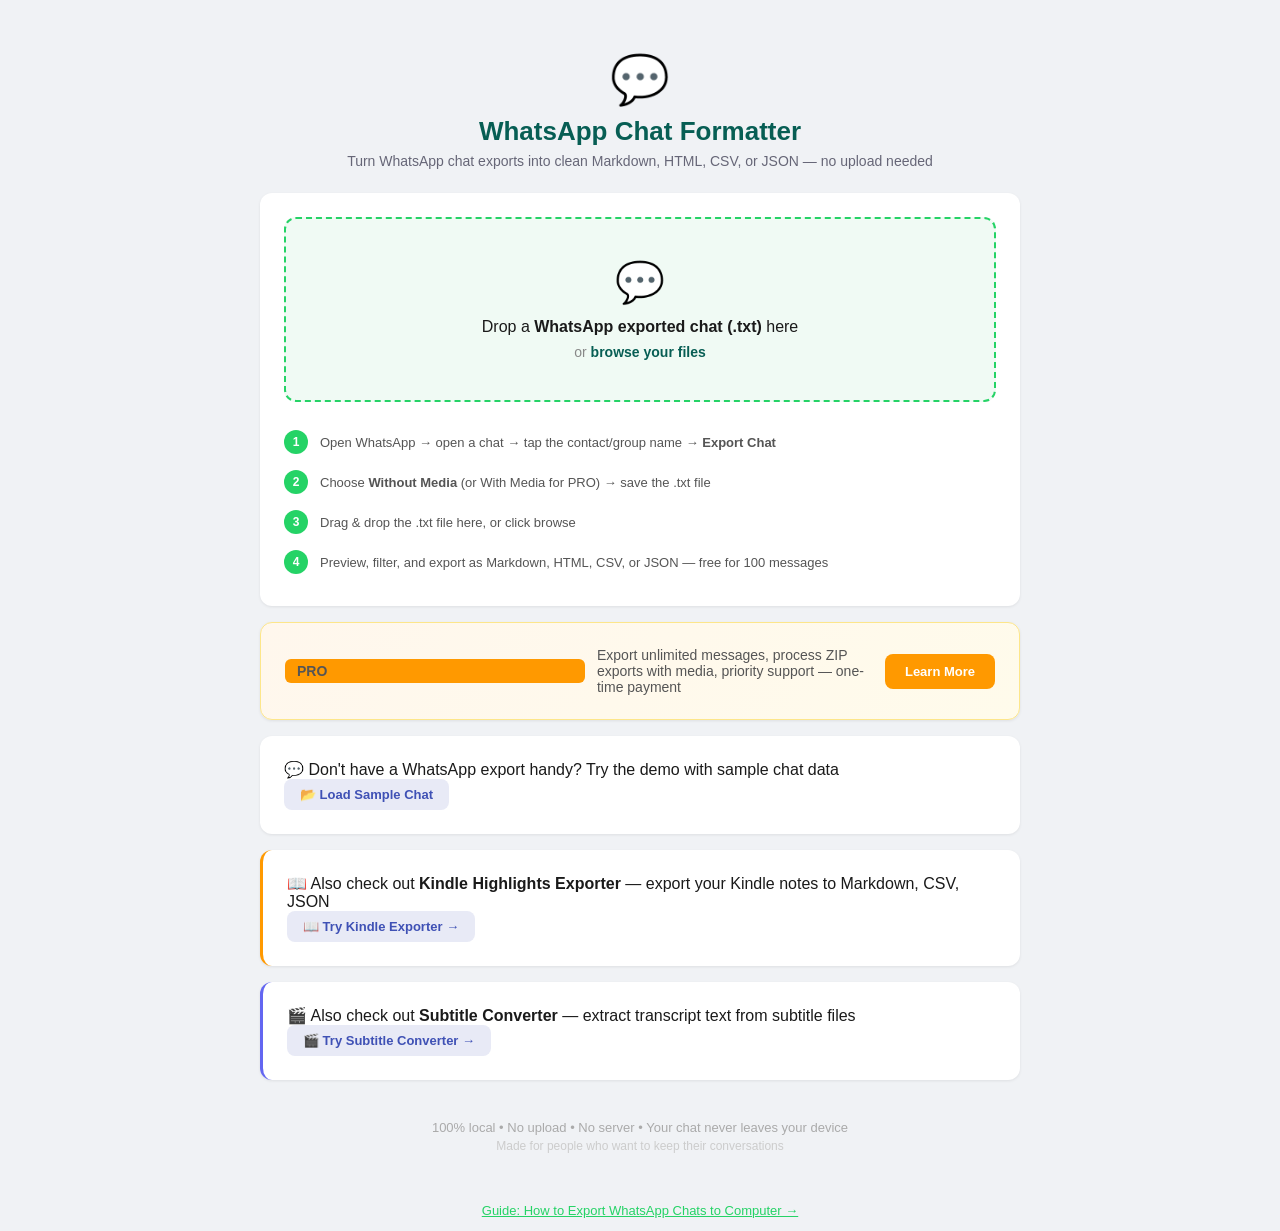
==== index.html @ b280e794 "Add PW/QR cross-promotion" ====
<!DOCTYPE html>
<html lang="en">
<head>
<meta charset="UTF-8">
<meta name="viewport" content="width=device-width, initial-scale=1.0">
<title>WhatsApp Chat Formatter - Export Chats to Markdown, HTML, CSV, JSON</title>
<meta name="description" content="Format and export WhatsApp chat exports to clean Markdown, HTML, CSV, or JSON. 100% browser-based, no upload, no signup. Free for one chat export.">
<meta name="keywords" content="WhatsApp chat export, WhatsApp to Markdown, WhatsApp to HTML, WhatsApp chat formatter, export WhatsApp chat, WhatsApp to CSV, WhatsApp to JSON, chat backup">
<meta property="og:title" content="WhatsApp Chat Formatter - Export Chats to Markdown, HTML, CSV, JSON">
<meta property="og:description" content="Format WhatsApp chat exports into clean Markdown, HTML, CSV, or JSON. 100% local browser tool.">
<meta property="og:image" content="https://xueboyang1985.github.io/whatsapp-chat-formatter/og-image.png">
<meta property="og:type" content="website">
<meta property="og:url" content="https://xueboyang1985.github.io/whatsapp-chat-formatter/">
<meta name="twitter:card" content="summary_large_image">
<meta name="twitter:title" content="WhatsApp Chat Formatter - Export Chats">
<meta name="twitter:description" content="Format WhatsApp chat exports into Markdown, HTML, CSV, JSON. 100% local.">
<link rel="canonical" href="https://xueboyang1985.github.io/whatsapp-chat-formatter/">
<link rel="icon" href="data:image/svg+xml,<svg xmlns='http://www.w3.org/2000/svg' viewBox='0 0 100 100'><text y='.9em' font-size='90'>💬</text></svg>">
<link rel="stylesheet" href="style.css">
</head>
<body>
<div class="container">
  <div class="header">
    <div class="logo">💬</div>
    <h1>WhatsApp Chat Formatter</h1>
    <p class="subtitle">Turn WhatsApp chat exports into clean Markdown, HTML, CSV, or JSON — no upload needed</p>
  </div>

  <!-- Upload -->
  <div class="card upload-card" id="upload-card">
    <div class="upload-zone" id="drop-zone">
      <div class="upload-icon">💬</div>
      <p class="upload-text">Drop a <strong>WhatsApp exported chat (.txt)</strong> here</p>
      <p class="upload-hint">or <a href="#" id="click-upload">browse your files</a></p>
      <input type="file" id="file-input" accept=".txt" hidden>
    </div>
    <div class="steps">
      <div class="step"><span class="step-num">1</span><span>Open WhatsApp → open a chat → tap the contact/group name → <strong>Export Chat</strong></span></div>
      <div class="step"><span class="step-num">2</span><span>Choose <strong>Without Media</strong> (or With Media for PRO) → save the .txt file</span></div>
      <div class="step"><span class="step-num">3</span><span>Drag & drop the .txt file here, or click browse</span></div>
      <div class="step"><span class="step-num">4</span><span>Preview, filter, and export as Markdown, HTML, CSV, or JSON — free for 100 messages</span></div>
    </div>
  </div>

  <!-- Results -->
  <div class="card results-card" id="results-card" style="display:none;">
    <div class="results-header">
      <h2 id="chat-name">WhatsApp Chat</h2>
      <p id="msg-count">0 messages</p>
      <div class="stats-grid" id="stats-grid"></div>
      <div class="filter-bar" id="filter-bar">
        <label>From:</label>
        <input type="date" id="filter-start">
        <label>To:</label>
        <input type="date" id="filter-end">
        <label>Sender:</label>
        <select id="filter-sender"><option value="">All</option></select>
        <button class="btn btn-export" id="btn-apply-filters">Apply</button>
      </div>
      <div class="sender-stats" id="sender-stats"></div>
      <div class="results-actions">
        <button class="btn btn-export" data-format="md">📝 Export as Markdown</button>
        <button class="btn btn-export" data-format="html">🌐 Export as HTML</button>
        <button class="btn btn-export" data-format="txt">📄 Export as TXT</button>
        <button class="btn btn-export" data-format="csv">📊 Export as CSV</button>
        <button class="btn btn-export" data-format="json">📦 Export as JSON</button>
      </div>
      <p class="free-hint" id="free-hint">Free exports include the first 100 messages. <a href="#" id="btn-show-pro">Upgrade to PRO</a> for unlimited messages + media ZIP support + priority support.</p>
      <p style="margin-top:8px;"><a href="#" id="btn-new-file" style="color:#999;font-size:13px;text-decoration:none;">← Upload a different file</a></p>
    </div>
    <div class="entry-list" id="entry-list"></div>
  </div>

  <!-- PRO -->
  <div class="card pro-card" id="pro-card">
    <div class="pro-header">
      <span class="pro-badge-large">PRO</span>
      <span>Export unlimited messages, process ZIP exports with media, priority support — one-time payment</span>
      <button class="btn btn-pro" id="btn-show-pro2">Learn More</button>
    </div>
  </div>

  <!-- Sample -->
  <div class="card example-card">
    <p class="example-text">💬 Don't have a WhatsApp export handy? Try the demo with sample chat data</p>
    <button class="btn btn-sample" id="load-sample">📂 Load Sample Chat</button>
  </div>

  <!-- Cross-promotion -->
  <div class="card example-card" style="border-left:3px solid #ff9900;">
    <p class="example-text">📖 Also check out <strong>Kindle Highlights Exporter</strong> — export your Kindle notes to Markdown, CSV, JSON</p>
    <a href="https://xueboyang1985.github.io/kindle-exporter/" target="_blank" class="btn btn-sample" style="text-decoration:none;display:inline-block;">📖 Try Kindle Exporter →</a>
  </div>
  <div class="card example-card" style="border-left:3px solid #6366f1;">
    <p class="example-text">🎬 Also check out <strong>Subtitle Converter</strong> — extract transcript text from subtitle files</p>
    <a href="https://xueboyang1985.github.io/subtitle-converter/" target="_blank" class="btn btn-sample" style="text-decoration:none;display:inline-block;">🎬 Try Subtitle Converter →</a>
  </div>

  <div class="footer">
    <p>100% local &bull; No upload &bull; No server &bull; Your chat never leaves your device</p>
    <p class="footer-small">Made for people who want to keep their conversations</p>
  </div>
</div>

<!-- PRO Modal -->
<div class="modal-overlay" id="pro-modal" style="display:none;">
  <div class="modal">
    <button class="modal-close" id="modal-close">✕</button>
    <h2>🔓 Upgrade to PRO</h2>
    <table class="compare-table">
      <tr><th>Feature</th><th>Free</th><th>PRO</th></tr>
      <tr><td>Messages per export</td><td>100 messages</td><td>Unlimited</td></tr>
      <tr><td>Export formats</td><td>Markdown, HTML, TXT, CSV, JSON</td><td>Markdown, HTML, TXT, CSV, JSON</td></tr>
      <tr><td>ZIP export with media</td><td>—</td><td>✅ Parse WhatsApp ZIP exports</td></tr>
      <tr><td>Date range & sender filters</td><td>✅</td><td>✅</td></tr>
      <tr><td>Statistics dashboard</td><td>✅</td><td>✅</td></tr>
      <tr><td>100% local (no upload)</td><td>✅</td><td>✅</td></tr>
      <tr><td>Priority support</td><td>—</td><td>✅</td></tr>
    </table>
    <p class="pro-price">$9.99 <span class="pro-price-sub">one-time payment · 3 devices</span></p>
    <p style="text-align:center;margin-bottom:12px;"><a href="javascript:void(0)" data-gumroad="https://xuebo8.gumroad.com/l/oaeyoa" class="btn btn-pro" style="text-decoration:none;display:inline-block;" id="btn-buy-pro">🛒 Buy a PRO Key</a></p>
    <div class="license-row">
      <input type="text" id="pro-key-input" placeholder="Enter PRO key (e.g. WHATSAPP-XXXX-XXXX-XXXX-XXXX)">
      <button class="btn btn-pro" id="btn-activate">Activate</button>
    </div>
    <p class="pro-hint">Each key works on up to 3 devices · <a href="guide.html">User Guide & FAQ</a>        <p class="example-text">🔐 Also check out <strong>Password Generator</strong> — create strong, secure passwords instantly</p>
        <a href="https://xueboyang1985.github.io/password-generator/" target="_blank" class="btn btn-sample" style="text-decoration:none;display:inline-block;padding:6px 14px;background:#6366f1;color:white;border-radius:6px;font-size:13px;font-weight:500;">Try Password Generator →</a>
        <p class="example-text">📱 Also check out <strong>QR Code Generator</strong> — generate QR codes for URLs, text, WiFi and more</p>
        <a href="https://xueboyang1985.github.io/qr-code-generator/" target="_blank" class="btn btn-sample" style="text-decoration:none;display:inline-block;padding:6px 14px;background:#6366f1;color:white;border-radius:6px;font-size:13px;font-weight:500;">Try QR Code Generator →</a>
</p>
  </div>
</div>

<p style="text-align:center;margin-bottom:12px;"><a href="blog/export-whatsapp-chats.html" style="color:#25d366;font-size:13px;">Guide: How to Export WhatsApp Chats to Computer →</a></p>
<script src="parser.js"></script>
<script src="app.js"></script>
<script src="https://gumroad.com/js/gumroad.js"></script>
</body>
</html>
---- style.css ----
/* ─── WhatsApp Chat Formatter Styles ────────────────────────────── */

* { margin: 0; padding: 0; box-sizing: border-box; }
body { font-family: -apple-system, BlinkMacSystemFont, 'Segoe UI', Roboto, sans-serif; background: #f0f2f5; color: #1a1a1a; min-height: 100vh; }

.container { max-width: 800px; margin: 0 auto; padding: 20px; }

/* Header */
.header { text-align: center; padding: 32px 0 24px; }
.header .logo { font-size: 48px; margin-bottom: 8px; }
.header h1 { font-size: 26px; font-weight: 700; margin-bottom: 6px; color: #075e54; }
.header .subtitle { color: #667; font-size: 14px; }

/* Cards */
.card { background: #fff; border-radius: 12px; padding: 24px; margin-bottom: 16px; box-shadow: 0 1px 3px rgba(0,0,0,0.08); }

/* Upload */
.upload-zone { border: 2px dashed #25d366; border-radius: 12px; padding: 40px 20px; text-align: center; cursor: pointer; transition: all .2s; background: #f0faf4; }
.upload-zone:hover, .upload-zone.dragover { border-color: #075e54; background: #dcf8c6; }
.upload-icon { font-size: 40px; margin-bottom: 12px; }
.upload-text { font-size: 16px; margin-bottom: 8px; }
.upload-hint { font-size: 14px; color: #888; }
.upload-hint a { color: #075e54; text-decoration: none; font-weight: 600; }
.upload-hint a:hover { text-decoration: underline; }

/* Steps */
.steps { margin-top: 20px; }
.step { display: flex; align-items: center; gap: 12px; padding: 8px 0; font-size: 13px; color: #555; }
.step-num { display: inline-flex; width: 24px; height: 24px; background: #25d366; color: #fff; border-radius: 50%; align-items: center; justify-content: center; font-size: 12px; font-weight: 700; flex-shrink: 0; }
.step code { background: #f0f0f0; padding: 1px 5px; border-radius: 3px; font-size: 12px; }

/* Results */
.results-header { margin-bottom: 16px; }
.results-header h2 { font-size: 18px; margin-bottom: 4px; }
.results-header p { color: #888; font-size: 13px; margin-bottom: 8px; }
.results-actions { display: flex; flex-wrap: wrap; gap: 8px; margin: 12px 0; }
.btn { padding: 8px 16px; border: none; border-radius: 8px; font-size: 13px; font-weight: 600; cursor: pointer; transition: all .15s; }
.btn-export { background: #e8f5e9; color: #2e7d32; }
.btn-export:hover { background: #c8e6c9; }
.btn-export:disabled { opacity: .4; cursor: not-allowed; }
.btn-pro { background: #ff9900; color: #fff; padding: 10px 20px; }
.btn-pro:hover { background: #e68a00; }
.btn-sample { background: #e8eaf6; color: #3f51b5; }
.btn-sample:hover { background: #c5cae9; }
.free-hint { font-size: 12px; color: #999; margin-top: 8px; }
.free-hint a { color: #ff9900; text-decoration: none; font-weight: 600; cursor: pointer; }

/* Entry List */
.entry-list { }
.entry-item { border-bottom: 1px solid #f0f0f0; }
.entry-header { display: flex; justify-content: space-between; align-items: center; padding: 12px; cursor: pointer; transition: background .15s; font-size: 13px; }
.entry-header:hover { background: #fafafa; }
.entry-header .sender { font-weight: 600; color: #075e54; }
.entry-header .time { color: #999; font-size: 12px; }
.entry-header .sys-label { color: #888; font-style: italic; font-size: 12px; }
.open-indicator { color: #bbb; font-size: 10px; transition: transform .2s; }
.entry-body { display: none; padding: 0 12px 12px; }
.entry-item.open .entry-body { display: block; }
.entry-text { font-size: 14px; line-height: 1.6; color: #333; white-space: pre-wrap; word-break: break-word; }
.entry-media { color: #667; font-style: italic; font-size: 13px; }
.entry-system { color: #888; font-style: italic; }

/* Filters */
.filter-bar { display: flex; gap: 12px; flex-wrap: wrap; align-items: center; padding: 12px 0; margin-bottom: 12px; border-bottom: 1px solid #eee; }
.filter-bar label { font-size: 12px; color: #666; }
.filter-bar input, .filter-bar select { padding: 6px 10px; border: 1px solid #ddd; border-radius: 6px; font-size: 13px; }
.filter-bar input[type="date"] { width: 150px; }
.filter-bar input[type="text"] { width: 160px; }
.filter-stats { font-size: 12px; color: #888; padding: 4px 12px; background: #f9f9f9; border-radius: 6px; }

/* Stats */
.stats-grid { display: grid; grid-template-columns: repeat(auto-fit, minmax(120px, 1fr)); gap: 10px; margin-bottom: 16px; }
.stat-card { text-align: center; padding: 14px; background: #f9fafb; border-radius: 8px; }
.stat-card .stat-value { font-size: 22px; font-weight: 700; color: #075e54; }
.stat-card .stat-label { font-size: 11px; color: #888; margin-top: 2px; }
.sender-stats { display: flex; flex-wrap: wrap; gap: 8px; margin-bottom: 16px; }
.sender-stat { padding: 6px 12px; background: #e8f5e9; border-radius: 16px; font-size: 12px; color: #2e7d32; }

/* PRO Card */
.pro-card { background: linear-gradient(135deg, #fff7ed, #fffbeb); border: 1px solid #fde68a; }
.pro-header { display: flex; align-items: center; gap: 12px; flex-wrap: wrap; }
.pro-badge-large { background: #ff9900; color: #fff; padding: 4px 12px; border-radius: 6px; font-size: 13px; font-weight: 700; }
.pro-header span { font-size: 14px; color: #555; flex: 1; }

/* Modal */
.modal-overlay { position: fixed; inset: 0; background: rgba(0,0,0,.5); display: flex; align-items: center; justify-content: center; z-index: 1000; }
.modal { background: #fff; border-radius: 12px; padding: 32px; max-width: 500px; width: 90%; max-height: 90vh; overflow-y: auto; position: relative; }
.modal-close { position: absolute; top: 12px; right: 16px; background: none; border: none; font-size: 20px; cursor: pointer; color: #999; }
.modal h2 { font-size: 20px; margin-bottom: 16px; }
.compare-table { width: 100%; border-collapse: collapse; margin: 16px 0; font-size: 13px; }
.compare-table th { background: #f9fafb; padding: 10px 12px; text-align: left; border-bottom: 2px solid #e5e7eb; }
.compare-table td { padding: 10px 12px; border-bottom: 1px solid #f3f4f6; }
.pro-price { text-align: center; font-size: 24px; font-weight: 700; color: #ff9900; margin: 16px 0; }
.pro-price-sub { font-size: 13px; color: #888; font-weight: 400; }
.license-row { display: flex; gap: 8px; margin: 12px 0; }
.license-row input { flex: 1; padding: 10px 12px; border: 1px solid #ddd; border-radius: 8px; font-size: 13px; }
.pro-hint { text-align: center; font-size: 12px; color: #999; }
.pro-hint a { color: #6366f1; text-decoration: none; }

/* Footer */
.footer { text-align: center; padding: 24px 0; color: #aaa; font-size: 13px; }
.footer p { margin-bottom: 4px; }
.footer-small { font-size: 12px; color: #ccc; }

/* Error */
.error { text-align: center; padding: 40px 20px; color: #d32f2f; font-size: 14px; }

/* Responsive */
@media (max-width: 600px) {
  .container { padding: 12px; }
  .header h1 { font-size: 20px; }
  .results-actions { gap: 6px; }
  .btn { font-size: 12px; padding: 6px 12px; }
  .filter-bar { flex-direction: column; align-items: stretch; }
  .filter-bar input { width: 100% !important; }
  .stats-grid { grid-template-columns: repeat(2, 1fr); }
}
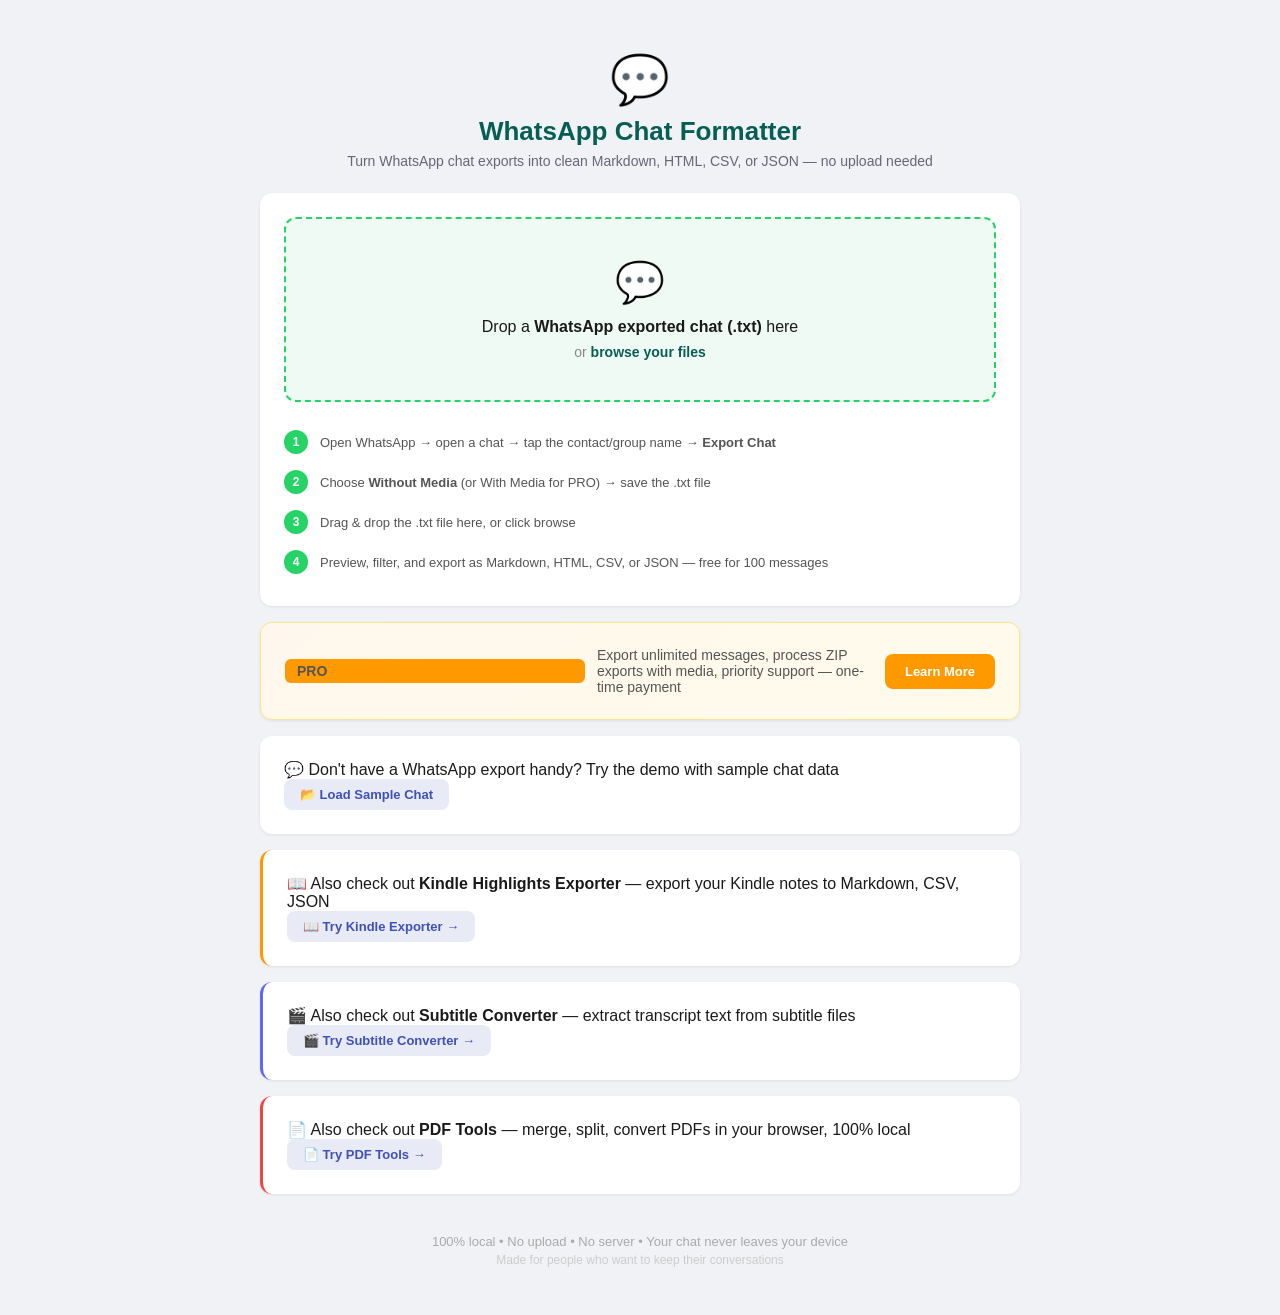
==== commit 6a3f3a44: "Add JSON-LD structured data for Google search visibility" ====
--- a/index.html
+++ b/index.html
@@ -4,6 +4,30 @@
 <meta charset="UTF-8">
 <meta name="viewport" content="width=device-width, initial-scale=1.0">
 <title>WhatsApp Chat Formatter - Export Chats to Markdown, HTML, CSV, JSON</title>
+<script type="application/ld+json">
+{
+  "@context": "https://schema.org",
+  "@type": "WebApplication",
+  "name": "WhatsApp Chat Formatter",
+  "url": "https://xueboyang1985.github.io/whatsapp-chat-formatter/",
+  "description": "Format WhatsApp chat exports to Markdown, HTML, CSV, and JSON. 100% browser-based, no upload.",
+  "applicationCategory": "Communication",
+  "operatingSystem": "All",
+  "browserRequirements": "Requires JavaScript",
+  "offers": {
+    "@type": "Offer",
+    "price": "9.99",
+    "priceCurrency": "USD"
+  },
+  "featureList": [
+    "WhatsApp chat parser",
+    "Markdown export",
+    "HTML export",
+    "CSV export"
+  ]
+}
+</script>
+
 <meta name="description" content="Format and export WhatsApp chat exports to clean Markdown, HTML, CSV, or JSON. 100% browser-based, no upload, no signup. Free for one chat export.">
 <meta name="keywords" content="WhatsApp chat export, WhatsApp to Markdown, WhatsApp to HTML, WhatsApp chat formatter, export WhatsApp chat, WhatsApp to CSV, WhatsApp to JSON, chat backup">
 <meta property="og:title" content="WhatsApp Chat Formatter - Export Chats to Markdown, HTML, CSV, JSON">
@@ -15,7 +39,6 @@
 <meta name="twitter:title" content="WhatsApp Chat Formatter - Export Chats">
 <meta name="twitter:description" content="Format WhatsApp chat exports into Markdown, HTML, CSV, JSON. 100% local.">
 <link rel="canonical" href="https://xueboyang1985.github.io/whatsapp-chat-formatter/">
-<link rel="icon" href="data:image/svg+xml,<svg xmlns='http://www.w3.org/2000/svg' viewBox='0 0 100 100'><text y='.9em' font-size='90'>💬</text></svg>">
 <link rel="stylesheet" href="style.css">
 </head>
 <body>
@@ -95,6 +118,10 @@
     <p class="example-text">🎬 Also check out <strong>Subtitle Converter</strong> — extract transcript text from subtitle files</p>
     <a href="https://xueboyang1985.github.io/subtitle-converter/" target="_blank" class="btn btn-sample" style="text-decoration:none;display:inline-block;">🎬 Try Subtitle Converter →</a>
   </div>
+  <div class="card example-card" style="border-left:3px solid #ef4444;">
+    <p class="example-text">📄 Also check out <strong>PDF Tools</strong> — merge, split, convert PDFs in your browser, 100% local</p>
+    <a href="https://xueboyang1985.github.io/pdf-tools/" target="_blank" class="btn btn-sample" style="text-decoration:none;display:inline-block;">📄 Try PDF Tools →</a>
+  </div>
 
   <div class="footer">
     <p>100% local &bull; No upload &bull; No server &bull; Your chat never leaves your device</p>
@@ -123,15 +150,10 @@
       <input type="text" id="pro-key-input" placeholder="Enter PRO key (e.g. WHATSAPP-XXXX-XXXX-XXXX-XXXX)">
       <button class="btn btn-pro" id="btn-activate">Activate</button>
     </div>
-    <p class="pro-hint">Each key works on up to 3 devices · <a href="guide.html">User Guide & FAQ</a>        <p class="example-text">🔐 Also check out <strong>Password Generator</strong> — create strong, secure passwords instantly</p>
-        <a href="https://xueboyang1985.github.io/password-generator/" target="_blank" class="btn btn-sample" style="text-decoration:none;display:inline-block;padding:6px 14px;background:#6366f1;color:white;border-radius:6px;font-size:13px;font-weight:500;">Try Password Generator →</a>
-        <p class="example-text">📱 Also check out <strong>QR Code Generator</strong> — generate QR codes for URLs, text, WiFi and more</p>
-        <a href="https://xueboyang1985.github.io/qr-code-generator/" target="_blank" class="btn btn-sample" style="text-decoration:none;display:inline-block;padding:6px 14px;background:#6366f1;color:white;border-radius:6px;font-size:13px;font-weight:500;">Try QR Code Generator →</a>
-</p>
+    <p class="pro-hint">Each key works on up to 3 devices · <a href="guide.html">User Guide & FAQ</a></p>
   </div>
 </div>
 
-<p style="text-align:center;margin-bottom:12px;"><a href="blog/export-whatsapp-chats.html" style="color:#25d366;font-size:13px;">Guide: How to Export WhatsApp Chats to Computer →</a></p>
 <script src="parser.js"></script>
 <script src="app.js"></script>
 <script src="https://gumroad.com/js/gumroad.js"></script>
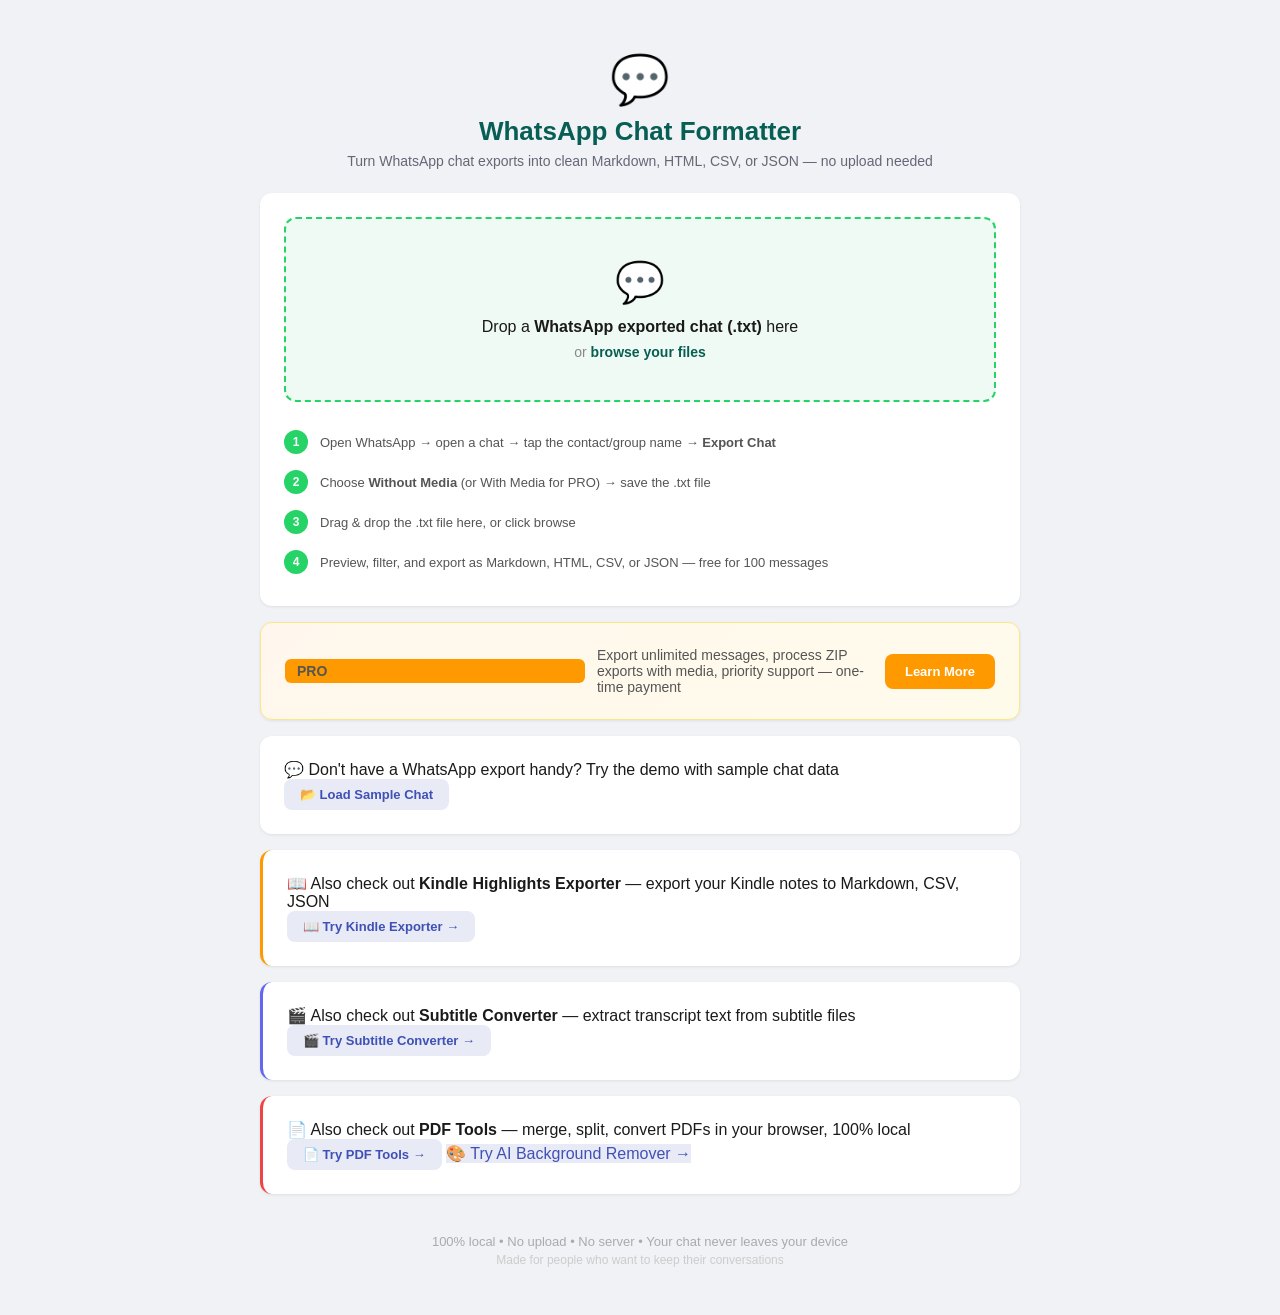
==== commit 00d6ab3b: "Add AI Background Remover cross-promotion card" ====
--- a/index.html
+++ b/index.html
@@ -1,161 +1,164 @@
-<!DOCTYPE html>
-<html lang="en">
-<head>
-<meta charset="UTF-8">
-<meta name="viewport" content="width=device-width, initial-scale=1.0">
-<title>WhatsApp Chat Formatter - Export Chats to Markdown, HTML, CSV, JSON</title>
-<script type="application/ld+json">
-{
-  "@context": "https://schema.org",
-  "@type": "WebApplication",
-  "name": "WhatsApp Chat Formatter",
-  "url": "https://xueboyang1985.github.io/whatsapp-chat-formatter/",
-  "description": "Format WhatsApp chat exports to Markdown, HTML, CSV, and JSON. 100% browser-based, no upload.",
-  "applicationCategory": "Communication",
-  "operatingSystem": "All",
-  "browserRequirements": "Requires JavaScript",
-  "offers": {
-    "@type": "Offer",
-    "price": "9.99",
-    "priceCurrency": "USD"
-  },
-  "featureList": [
-    "WhatsApp chat parser",
-    "Markdown export",
-    "HTML export",
-    "CSV export"
-  ]
-}
-</script>
-
-<meta name="description" content="Format and export WhatsApp chat exports to clean Markdown, HTML, CSV, or JSON. 100% browser-based, no upload, no signup. Free for one chat export.">
-<meta name="keywords" content="WhatsApp chat export, WhatsApp to Markdown, WhatsApp to HTML, WhatsApp chat formatter, export WhatsApp chat, WhatsApp to CSV, WhatsApp to JSON, chat backup">
-<meta property="og:title" content="WhatsApp Chat Formatter - Export Chats to Markdown, HTML, CSV, JSON">
-<meta property="og:description" content="Format WhatsApp chat exports into clean Markdown, HTML, CSV, or JSON. 100% local browser tool.">
-<meta property="og:image" content="https://xueboyang1985.github.io/whatsapp-chat-formatter/og-image.png">
-<meta property="og:type" content="website">
-<meta property="og:url" content="https://xueboyang1985.github.io/whatsapp-chat-formatter/">
-<meta name="twitter:card" content="summary_large_image">
-<meta name="twitter:title" content="WhatsApp Chat Formatter - Export Chats">
-<meta name="twitter:description" content="Format WhatsApp chat exports into Markdown, HTML, CSV, JSON. 100% local.">
-<link rel="canonical" href="https://xueboyang1985.github.io/whatsapp-chat-formatter/">
-<link rel="stylesheet" href="style.css">
-</head>
-<body>
-<div class="container">
-  <div class="header">
-    <div class="logo">💬</div>
-    <h1>WhatsApp Chat Formatter</h1>
-    <p class="subtitle">Turn WhatsApp chat exports into clean Markdown, HTML, CSV, or JSON — no upload needed</p>
-  </div>
-
-  <!-- Upload -->
-  <div class="card upload-card" id="upload-card">
-    <div class="upload-zone" id="drop-zone">
-      <div class="upload-icon">💬</div>
-      <p class="upload-text">Drop a <strong>WhatsApp exported chat (.txt)</strong> here</p>
-      <p class="upload-hint">or <a href="#" id="click-upload">browse your files</a></p>
-      <input type="file" id="file-input" accept=".txt" hidden>
-    </div>
-    <div class="steps">
-      <div class="step"><span class="step-num">1</span><span>Open WhatsApp → open a chat → tap the contact/group name → <strong>Export Chat</strong></span></div>
-      <div class="step"><span class="step-num">2</span><span>Choose <strong>Without Media</strong> (or With Media for PRO) → save the .txt file</span></div>
-      <div class="step"><span class="step-num">3</span><span>Drag & drop the .txt file here, or click browse</span></div>
-      <div class="step"><span class="step-num">4</span><span>Preview, filter, and export as Markdown, HTML, CSV, or JSON — free for 100 messages</span></div>
-    </div>
-  </div>
-
-  <!-- Results -->
-  <div class="card results-card" id="results-card" style="display:none;">
-    <div class="results-header">
-      <h2 id="chat-name">WhatsApp Chat</h2>
-      <p id="msg-count">0 messages</p>
-      <div class="stats-grid" id="stats-grid"></div>
-      <div class="filter-bar" id="filter-bar">
-        <label>From:</label>
-        <input type="date" id="filter-start">
-        <label>To:</label>
-        <input type="date" id="filter-end">
-        <label>Sender:</label>
-        <select id="filter-sender"><option value="">All</option></select>
-        <button class="btn btn-export" id="btn-apply-filters">Apply</button>
-      </div>
-      <div class="sender-stats" id="sender-stats"></div>
-      <div class="results-actions">
-        <button class="btn btn-export" data-format="md">📝 Export as Markdown</button>
-        <button class="btn btn-export" data-format="html">🌐 Export as HTML</button>
-        <button class="btn btn-export" data-format="txt">📄 Export as TXT</button>
-        <button class="btn btn-export" data-format="csv">📊 Export as CSV</button>
-        <button class="btn btn-export" data-format="json">📦 Export as JSON</button>
-      </div>
-      <p class="free-hint" id="free-hint">Free exports include the first 100 messages. <a href="#" id="btn-show-pro">Upgrade to PRO</a> for unlimited messages + media ZIP support + priority support.</p>
-      <p style="margin-top:8px;"><a href="#" id="btn-new-file" style="color:#999;font-size:13px;text-decoration:none;">← Upload a different file</a></p>
-    </div>
-    <div class="entry-list" id="entry-list"></div>
-  </div>
-
-  <!-- PRO -->
-  <div class="card pro-card" id="pro-card">
-    <div class="pro-header">
-      <span class="pro-badge-large">PRO</span>
-      <span>Export unlimited messages, process ZIP exports with media, priority support — one-time payment</span>
-      <button class="btn btn-pro" id="btn-show-pro2">Learn More</button>
-    </div>
-  </div>
-
-  <!-- Sample -->
-  <div class="card example-card">
-    <p class="example-text">💬 Don't have a WhatsApp export handy? Try the demo with sample chat data</p>
-    <button class="btn btn-sample" id="load-sample">📂 Load Sample Chat</button>
-  </div>
-
-  <!-- Cross-promotion -->
-  <div class="card example-card" style="border-left:3px solid #ff9900;">
-    <p class="example-text">📖 Also check out <strong>Kindle Highlights Exporter</strong> — export your Kindle notes to Markdown, CSV, JSON</p>
-    <a href="https://xueboyang1985.github.io/kindle-exporter/" target="_blank" class="btn btn-sample" style="text-decoration:none;display:inline-block;">📖 Try Kindle Exporter →</a>
-  </div>
-  <div class="card example-card" style="border-left:3px solid #6366f1;">
-    <p class="example-text">🎬 Also check out <strong>Subtitle Converter</strong> — extract transcript text from subtitle files</p>
-    <a href="https://xueboyang1985.github.io/subtitle-converter/" target="_blank" class="btn btn-sample" style="text-decoration:none;display:inline-block;">🎬 Try Subtitle Converter →</a>
-  </div>
-  <div class="card example-card" style="border-left:3px solid #ef4444;">
-    <p class="example-text">📄 Also check out <strong>PDF Tools</strong> — merge, split, convert PDFs in your browser, 100% local</p>
+<!DOCTYPE html>
+<html lang="en">
+<head>
+<meta charset="UTF-8">
+<meta name="viewport" content="width=device-width, initial-scale=1.0">
+<title>WhatsApp Chat Formatter - Export Chats to Markdown, HTML, CSV, JSON</title>
+<script type="application/ld+json">
+{
+  "@context": "https://schema.org",
+  "@type": "WebApplication",
+  "name": "WhatsApp Chat Formatter",
+  "url": "https://xueboyang1985.github.io/whatsapp-chat-formatter/",
+  "description": "Format WhatsApp chat exports to Markdown, HTML, CSV, and JSON. 100% browser-based, no upload.",
+  "applicationCategory": "Communication",
+  "operatingSystem": "All",
+  "browserRequirements": "Requires JavaScript",
+  "offers": {
+    "@type": "Offer",
+    "price": "9.99",
+    "priceCurrency": "USD"
+  },
+  "featureList": [
+    "WhatsApp chat parser",
+    "Markdown export",
+    "HTML export",
+    "CSV export"
+  ]
+}
+</script>
+
+<meta name="description" content="Format and export WhatsApp chat exports to clean Markdown, HTML, CSV, or JSON. 100% browser-based, no upload, no signup. Free for one chat export.">
+<meta name="keywords" content="WhatsApp chat export, WhatsApp to Markdown, WhatsApp to HTML, WhatsApp chat formatter, export WhatsApp chat, WhatsApp to CSV, WhatsApp to JSON, chat backup">
+<meta property="og:title" content="WhatsApp Chat Formatter - Export Chats to Markdown, HTML, CSV, JSON">
+<meta property="og:description" content="Format WhatsApp chat exports into clean Markdown, HTML, CSV, or JSON. 100% local browser tool.">
+<meta property="og:image" content="https://xueboyang1985.github.io/whatsapp-chat-formatter/og-image.png">
+<meta property="og:type" content="website">
+<meta property="og:url" content="https://xueboyang1985.github.io/whatsapp-chat-formatter/">
+<meta name="twitter:card" content="summary_large_image">
+<meta name="twitter:title" content="WhatsApp Chat Formatter - Export Chats">
+<meta name="twitter:description" content="Format WhatsApp chat exports into Markdown, HTML, CSV, JSON. 100% local.">
+<link rel="canonical" href="https://xueboyang1985.github.io/whatsapp-chat-formatter/">
+<link rel="stylesheet" href="style.css">
+</head>
+<body>
+<div class="container">
+  <div class="header">
+    <div class="logo">💬</div>
+    <h1>WhatsApp Chat Formatter</h1>
+    <p class="subtitle">Turn WhatsApp chat exports into clean Markdown, HTML, CSV, or JSON — no upload needed</p>
+  </div>
+
+  <!-- Upload -->
+  <div class="card upload-card" id="upload-card">
+    <div class="upload-zone" id="drop-zone">
+      <div class="upload-icon">💬</div>
+      <p class="upload-text">Drop a <strong>WhatsApp exported chat (.txt)</strong> here</p>
+      <p class="upload-hint">or <a href="#" id="click-upload">browse your files</a></p>
+      <input type="file" id="file-input" accept=".txt" hidden>
+    </div>
+    <div class="steps">
+      <div class="step"><span class="step-num">1</span><span>Open WhatsApp → open a chat → tap the contact/group name → <strong>Export Chat</strong></span></div>
+      <div class="step"><span class="step-num">2</span><span>Choose <strong>Without Media</strong> (or With Media for PRO) → save the .txt file</span></div>
+      <div class="step"><span class="step-num">3</span><span>Drag & drop the .txt file here, or click browse</span></div>
+      <div class="step"><span class="step-num">4</span><span>Preview, filter, and export as Markdown, HTML, CSV, or JSON — free for 100 messages</span></div>
+    </div>
+  </div>
+
+  <!-- Results -->
+  <div class="card results-card" id="results-card" style="display:none;">
+    <div class="results-header">
+      <h2 id="chat-name">WhatsApp Chat</h2>
+      <p id="msg-count">0 messages</p>
+      <div class="stats-grid" id="stats-grid"></div>
+      <div class="filter-bar" id="filter-bar">
+        <label>From:</label>
+        <input type="date" id="filter-start">
+        <label>To:</label>
+        <input type="date" id="filter-end">
+        <label>Sender:</label>
+        <select id="filter-sender"><option value="">All</option></select>
+        <button class="btn btn-export" id="btn-apply-filters">Apply</button>
+      </div>
+      <div class="sender-stats" id="sender-stats"></div>
+      <div class="results-actions">
+        <button class="btn btn-export" data-format="md">📝 Export as Markdown</button>
+        <button class="btn btn-export" data-format="html">🌐 Export as HTML</button>
+        <button class="btn btn-export" data-format="txt">📄 Export as TXT</button>
+        <button class="btn btn-export" data-format="csv">📊 Export as CSV</button>
+        <button class="btn btn-export" data-format="json">📦 Export as JSON</button>
+      </div>
+      <p class="free-hint" id="free-hint">Free exports include the first 100 messages. <a href="#" id="btn-show-pro">Upgrade to PRO</a> for unlimited messages + media ZIP support + priority support.</p>
+      <p style="margin-top:8px;"><a href="#" id="btn-new-file" style="color:#999;font-size:13px;text-decoration:none;">← Upload a different file</a></p>
+    </div>
+    <div class="entry-list" id="entry-list"></div>
+  </div>
+
+  <!-- PRO -->
+  <div class="card pro-card" id="pro-card">
+    <div class="pro-header">
+      <span class="pro-badge-large">PRO</span>
+      <span>Export unlimited messages, process ZIP exports with media, priority support — one-time payment</span>
+      <button class="btn btn-pro" id="btn-show-pro2">Learn More</button>
+    </div>
+  </div>
+
+  <!-- Sample -->
+  <div class="card example-card">
+    <p class="example-text">💬 Don't have a WhatsApp export handy? Try the demo with sample chat data</p>
+    <button class="btn btn-sample" id="load-sample">📂 Load Sample Chat</button>
+  </div>
+
+  <!-- Cross-promotion -->
+  <div class="card example-card" style="border-left:3px solid #ff9900;">
+    <p class="example-text">📖 Also check out <strong>Kindle Highlights Exporter</strong> — export your Kindle notes to Markdown, CSV, JSON</p>
+    <a href="https://xueboyang1985.github.io/kindle-exporter/" target="_blank" class="btn btn-sample" style="text-decoration:none;display:inline-block;">📖 Try Kindle Exporter →</a>
+  </div>
+  <div class="card example-card" style="border-left:3px solid #6366f1;">
+    <p class="example-text">🎬 Also check out <strong>Subtitle Converter</strong> — extract transcript text from subtitle files</p>
+    <a href="https://xueboyang1985.github.io/subtitle-converter/" target="_blank" class="btn btn-sample" style="text-decoration:none;display:inline-block;">🎬 Try Subtitle Converter →</a>
+  </div>
+  <div class="card example-card" style="border-left:3px solid #ef4444;">
+    <p class="example-text">📄 Also check out <strong>PDF Tools</strong> — merge, split, convert PDFs in your browser, 100% local</p>
     <a href="https://xueboyang1985.github.io/pdf-tools/" target="_blank" class="btn btn-sample" style="text-decoration:none;display:inline-block;">📄 Try PDF Tools →</a>
-  </div>
-
-  <div class="footer">
-    <p>100% local &bull; No upload &bull; No server &bull; Your chat never leaves your device</p>
-    <p class="footer-small">Made for people who want to keep their conversations</p>
-  </div>
-</div>
-
-<!-- PRO Modal -->
-<div class="modal-overlay" id="pro-modal" style="display:none;">
-  <div class="modal">
-    <button class="modal-close" id="modal-close">✕</button>
-    <h2>🔓 Upgrade to PRO</h2>
-    <table class="compare-table">
-      <tr><th>Feature</th><th>Free</th><th>PRO</th></tr>
-      <tr><td>Messages per export</td><td>100 messages</td><td>Unlimited</td></tr>
-      <tr><td>Export formats</td><td>Markdown, HTML, TXT, CSV, JSON</td><td>Markdown, HTML, TXT, CSV, JSON</td></tr>
-      <tr><td>ZIP export with media</td><td>—</td><td>✅ Parse WhatsApp ZIP exports</td></tr>
-      <tr><td>Date range & sender filters</td><td>✅</td><td>✅</td></tr>
-      <tr><td>Statistics dashboard</td><td>✅</td><td>✅</td></tr>
-      <tr><td>100% local (no upload)</td><td>✅</td><td>✅</td></tr>
-      <tr><td>Priority support</td><td>—</td><td>✅</td></tr>
-    </table>
-    <p class="pro-price">$9.99 <span class="pro-price-sub">one-time payment · 3 devices</span></p>
-    <p style="text-align:center;margin-bottom:12px;"><a href="javascript:void(0)" data-gumroad="https://xuebo8.gumroad.com/l/oaeyoa" class="btn btn-pro" style="text-decoration:none;display:inline-block;" id="btn-buy-pro">🛒 Buy a PRO Key</a></p>
-    <div class="license-row">
-      <input type="text" id="pro-key-input" placeholder="Enter PRO key (e.g. WHATSAPP-XXXX-XXXX-XXXX-XXXX)">
-      <button class="btn btn-pro" id="btn-activate">Activate</button>
-    </div>
-    <p class="pro-hint">Each key works on up to 3 devices · <a href="guide.html">User Guide & FAQ</a></p>
-  </div>
-</div>
-
-<script src="parser.js"></script>
-<script src="app.js"></script>
-<script src="https://gumroad.com/js/gumroad.js"></script>
-</body>
-</html>
+    <a href="https://xueboyang1985.github.io/background-remover/" target="_blank" class="btn-sample" style="display:inline-block;text-decoration:none;">🎨 Try AI Background Remover →</a>
+
+  </div>
+
+  <div class="footer">
+    <p>100% local &bull; No upload &bull; No server &bull; Your chat never leaves your device</p>
+    <p class="footer-small">Made for people who want to keep their conversations</p>
+  </div>
+</div>
+
+<!-- PRO Modal -->
+<div class="modal-overlay" id="pro-modal" style="display:none;">
+  <div class="modal">
+    <button class="modal-close" id="modal-close">✕</button>
+    <h2>🔓 Upgrade to PRO</h2>
+    <table class="compare-table">
+      <tr><th>Feature</th><th>Free</th><th>PRO</th></tr>
+      <tr><td>Messages per export</td><td>100 messages</td><td>Unlimited</td></tr>
+      <tr><td>Export formats</td><td>Markdown, HTML, TXT, CSV, JSON</td><td>Markdown, HTML, TXT, CSV, JSON</td></tr>
+      <tr><td>ZIP export with media</td><td>—</td><td>✅ Parse WhatsApp ZIP exports</td></tr>
+      <tr><td>Date range & sender filters</td><td>✅</td><td>✅</td></tr>
+      <tr><td>Statistics dashboard</td><td>✅</td><td>✅</td></tr>
+      <tr><td>100% local (no upload)</td><td>✅</td><td>✅</td></tr>
+      <tr><td>Priority support</td><td>—</td><td>✅</td></tr>
+    </table>
+    <p class="pro-price">$9.99 <span class="pro-price-sub">one-time payment · 3 devices</span></p>
+    <p style="text-align:center;margin-bottom:12px;"><a href="javascript:void(0)" data-gumroad="https://xuebo8.gumroad.com/l/oaeyoa" class="btn btn-pro" style="text-decoration:none;display:inline-block;" id="btn-buy-pro">🛒 Buy a PRO Key</a></p>
+    <div class="license-row">
+      <input type="text" id="pro-key-input" placeholder="Enter PRO key (e.g. WHATSAPP-XXXX-XXXX-XXXX-XXXX)">
+      <button class="btn btn-pro" id="btn-activate">Activate</button>
+    </div>
+    <p class="pro-hint">Each key works on up to 3 devices · <a href="guide.html">User Guide & FAQ</a></p>
+    <p style="text-align:center;margin-top:8px;"><button class="btn btn-pro" onclick="document.getElementById('pro-key-input').value='WHATSAPP-ABCD-EFGH-IJKL-MNOP';document.getElementById('btn-activate').click();" style="background:#10b981;font-size:13px;padding:6px 16px;">🎬 Try Demo</button></p>
+  </div>
+</div>
+
+<script src="parser.js"></script>
+<script src="app.js"></script>
+<script src="https://gumroad.com/js/gumroad.js"></script>
+</body>
+</html>
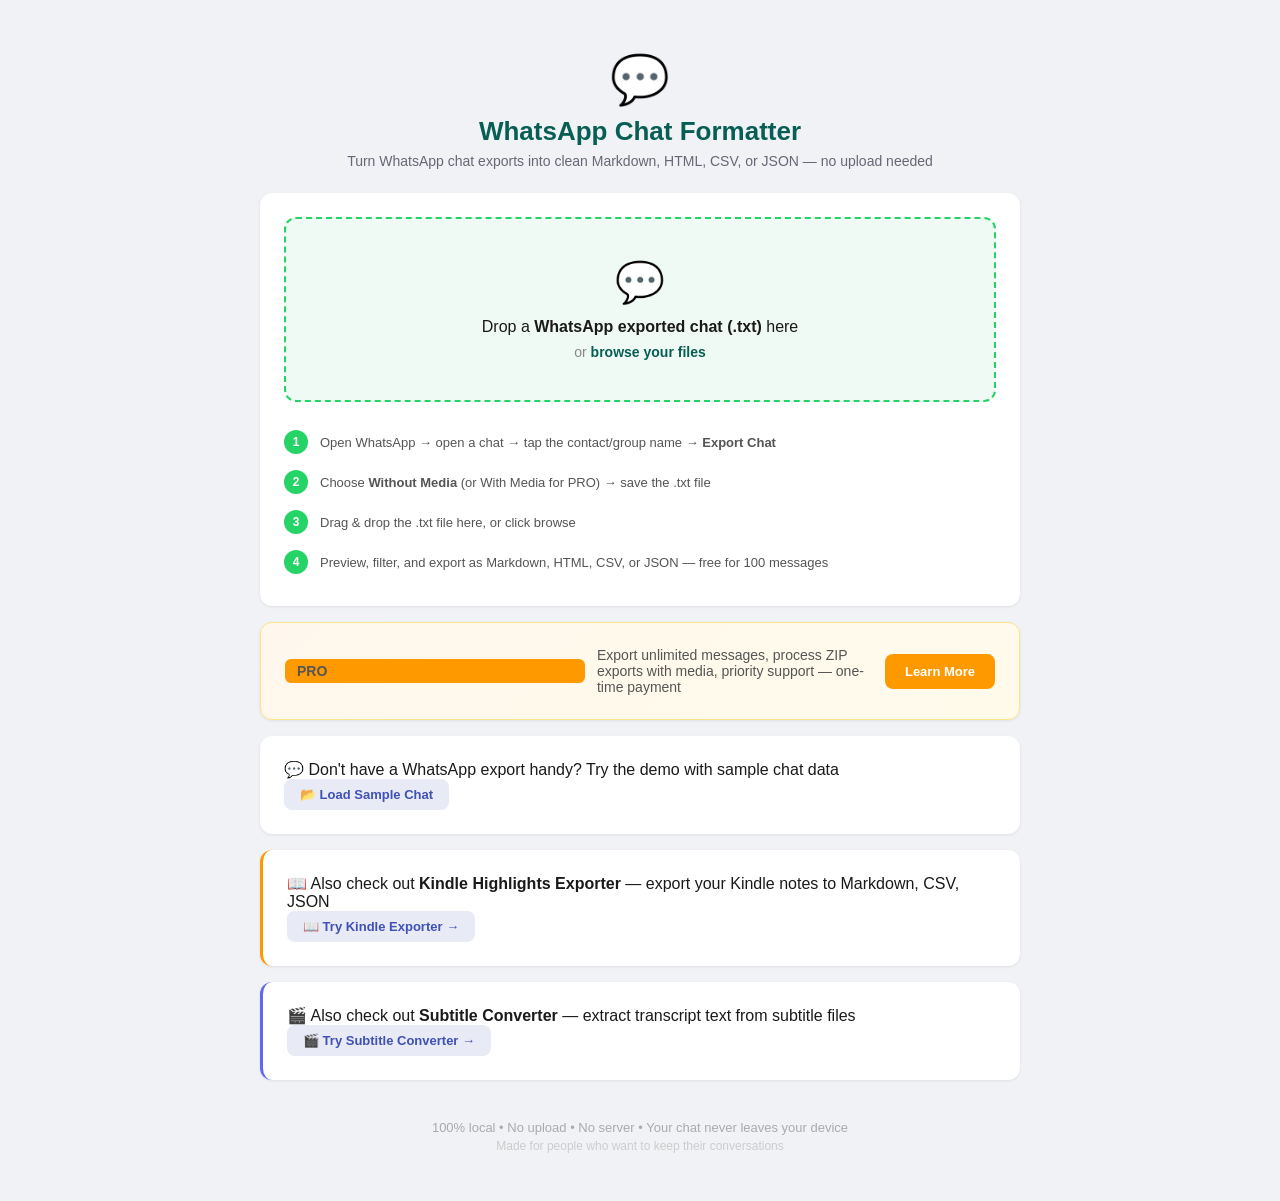
==== commit 7c3c60be: "fix: add bundle PRO key fallback + bundle buy button" ====
--- a/index.html
+++ b/index.html
@@ -1,164 +1,134 @@
-<!DOCTYPE html>
-<html lang="en">
-<head>
-<meta charset="UTF-8">
-<meta name="viewport" content="width=device-width, initial-scale=1.0">
-<title>WhatsApp Chat Formatter - Export Chats to Markdown, HTML, CSV, JSON</title>
-<script type="application/ld+json">
-{
-  "@context": "https://schema.org",
-  "@type": "WebApplication",
-  "name": "WhatsApp Chat Formatter",
-  "url": "https://xueboyang1985.github.io/whatsapp-chat-formatter/",
-  "description": "Format WhatsApp chat exports to Markdown, HTML, CSV, and JSON. 100% browser-based, no upload.",
-  "applicationCategory": "Communication",
-  "operatingSystem": "All",
-  "browserRequirements": "Requires JavaScript",
-  "offers": {
-    "@type": "Offer",
-    "price": "9.99",
-    "priceCurrency": "USD"
-  },
-  "featureList": [
-    "WhatsApp chat parser",
-    "Markdown export",
-    "HTML export",
-    "CSV export"
-  ]
-}
-</script>
-
-<meta name="description" content="Format and export WhatsApp chat exports to clean Markdown, HTML, CSV, or JSON. 100% browser-based, no upload, no signup. Free for one chat export.">
-<meta name="keywords" content="WhatsApp chat export, WhatsApp to Markdown, WhatsApp to HTML, WhatsApp chat formatter, export WhatsApp chat, WhatsApp to CSV, WhatsApp to JSON, chat backup">
-<meta property="og:title" content="WhatsApp Chat Formatter - Export Chats to Markdown, HTML, CSV, JSON">
-<meta property="og:description" content="Format WhatsApp chat exports into clean Markdown, HTML, CSV, or JSON. 100% local browser tool.">
-<meta property="og:image" content="https://xueboyang1985.github.io/whatsapp-chat-formatter/og-image.png">
-<meta property="og:type" content="website">
-<meta property="og:url" content="https://xueboyang1985.github.io/whatsapp-chat-formatter/">
-<meta name="twitter:card" content="summary_large_image">
-<meta name="twitter:title" content="WhatsApp Chat Formatter - Export Chats">
-<meta name="twitter:description" content="Format WhatsApp chat exports into Markdown, HTML, CSV, JSON. 100% local.">
-<link rel="canonical" href="https://xueboyang1985.github.io/whatsapp-chat-formatter/">
-<link rel="stylesheet" href="style.css">
-</head>
-<body>
-<div class="container">
-  <div class="header">
-    <div class="logo">💬</div>
-    <h1>WhatsApp Chat Formatter</h1>
-    <p class="subtitle">Turn WhatsApp chat exports into clean Markdown, HTML, CSV, or JSON — no upload needed</p>
-  </div>
-
-  <!-- Upload -->
-  <div class="card upload-card" id="upload-card">
-    <div class="upload-zone" id="drop-zone">
-      <div class="upload-icon">💬</div>
-      <p class="upload-text">Drop a <strong>WhatsApp exported chat (.txt)</strong> here</p>
-      <p class="upload-hint">or <a href="#" id="click-upload">browse your files</a></p>
-      <input type="file" id="file-input" accept=".txt" hidden>
-    </div>
-    <div class="steps">
-      <div class="step"><span class="step-num">1</span><span>Open WhatsApp → open a chat → tap the contact/group name → <strong>Export Chat</strong></span></div>
-      <div class="step"><span class="step-num">2</span><span>Choose <strong>Without Media</strong> (or With Media for PRO) → save the .txt file</span></div>
-      <div class="step"><span class="step-num">3</span><span>Drag & drop the .txt file here, or click browse</span></div>
-      <div class="step"><span class="step-num">4</span><span>Preview, filter, and export as Markdown, HTML, CSV, or JSON — free for 100 messages</span></div>
-    </div>
-  </div>
-
-  <!-- Results -->
-  <div class="card results-card" id="results-card" style="display:none;">
-    <div class="results-header">
-      <h2 id="chat-name">WhatsApp Chat</h2>
-      <p id="msg-count">0 messages</p>
-      <div class="stats-grid" id="stats-grid"></div>
-      <div class="filter-bar" id="filter-bar">
-        <label>From:</label>
-        <input type="date" id="filter-start">
-        <label>To:</label>
-        <input type="date" id="filter-end">
-        <label>Sender:</label>
-        <select id="filter-sender"><option value="">All</option></select>
-        <button class="btn btn-export" id="btn-apply-filters">Apply</button>
-      </div>
-      <div class="sender-stats" id="sender-stats"></div>
-      <div class="results-actions">
-        <button class="btn btn-export" data-format="md">📝 Export as Markdown</button>
-        <button class="btn btn-export" data-format="html">🌐 Export as HTML</button>
-        <button class="btn btn-export" data-format="txt">📄 Export as TXT</button>
-        <button class="btn btn-export" data-format="csv">📊 Export as CSV</button>
-        <button class="btn btn-export" data-format="json">📦 Export as JSON</button>
-      </div>
-      <p class="free-hint" id="free-hint">Free exports include the first 100 messages. <a href="#" id="btn-show-pro">Upgrade to PRO</a> for unlimited messages + media ZIP support + priority support.</p>
-      <p style="margin-top:8px;"><a href="#" id="btn-new-file" style="color:#999;font-size:13px;text-decoration:none;">← Upload a different file</a></p>
-    </div>
-    <div class="entry-list" id="entry-list"></div>
-  </div>
-
-  <!-- PRO -->
-  <div class="card pro-card" id="pro-card">
-    <div class="pro-header">
-      <span class="pro-badge-large">PRO</span>
-      <span>Export unlimited messages, process ZIP exports with media, priority support — one-time payment</span>
-      <button class="btn btn-pro" id="btn-show-pro2">Learn More</button>
-    </div>
-  </div>
-
-  <!-- Sample -->
-  <div class="card example-card">
-    <p class="example-text">💬 Don't have a WhatsApp export handy? Try the demo with sample chat data</p>
-    <button class="btn btn-sample" id="load-sample">📂 Load Sample Chat</button>
-  </div>
-
-  <!-- Cross-promotion -->
-  <div class="card example-card" style="border-left:3px solid #ff9900;">
-    <p class="example-text">📖 Also check out <strong>Kindle Highlights Exporter</strong> — export your Kindle notes to Markdown, CSV, JSON</p>
-    <a href="https://xueboyang1985.github.io/kindle-exporter/" target="_blank" class="btn btn-sample" style="text-decoration:none;display:inline-block;">📖 Try Kindle Exporter →</a>
-  </div>
-  <div class="card example-card" style="border-left:3px solid #6366f1;">
-    <p class="example-text">🎬 Also check out <strong>Subtitle Converter</strong> — extract transcript text from subtitle files</p>
-    <a href="https://xueboyang1985.github.io/subtitle-converter/" target="_blank" class="btn btn-sample" style="text-decoration:none;display:inline-block;">🎬 Try Subtitle Converter →</a>
-  </div>
-  <div class="card example-card" style="border-left:3px solid #ef4444;">
-    <p class="example-text">📄 Also check out <strong>PDF Tools</strong> — merge, split, convert PDFs in your browser, 100% local</p>
-    <a href="https://xueboyang1985.github.io/pdf-tools/" target="_blank" class="btn btn-sample" style="text-decoration:none;display:inline-block;">📄 Try PDF Tools →</a>
-    <a href="https://xueboyang1985.github.io/background-remover/" target="_blank" class="btn-sample" style="display:inline-block;text-decoration:none;">🎨 Try AI Background Remover →</a>
-
-  </div>
-
-  <div class="footer">
-    <p>100% local &bull; No upload &bull; No server &bull; Your chat never leaves your device</p>
-    <p class="footer-small">Made for people who want to keep their conversations</p>
-  </div>
-</div>
-
-<!-- PRO Modal -->
-<div class="modal-overlay" id="pro-modal" style="display:none;">
-  <div class="modal">
-    <button class="modal-close" id="modal-close">✕</button>
-    <h2>🔓 Upgrade to PRO</h2>
-    <table class="compare-table">
-      <tr><th>Feature</th><th>Free</th><th>PRO</th></tr>
-      <tr><td>Messages per export</td><td>100 messages</td><td>Unlimited</td></tr>
-      <tr><td>Export formats</td><td>Markdown, HTML, TXT, CSV, JSON</td><td>Markdown, HTML, TXT, CSV, JSON</td></tr>
-      <tr><td>ZIP export with media</td><td>—</td><td>✅ Parse WhatsApp ZIP exports</td></tr>
-      <tr><td>Date range & sender filters</td><td>✅</td><td>✅</td></tr>
-      <tr><td>Statistics dashboard</td><td>✅</td><td>✅</td></tr>
-      <tr><td>100% local (no upload)</td><td>✅</td><td>✅</td></tr>
-      <tr><td>Priority support</td><td>—</td><td>✅</td></tr>
-    </table>
-    <p class="pro-price">$9.99 <span class="pro-price-sub">one-time payment · 3 devices</span></p>
-    <p style="text-align:center;margin-bottom:12px;"><a href="javascript:void(0)" data-gumroad="https://xuebo8.gumroad.com/l/oaeyoa" class="btn btn-pro" style="text-decoration:none;display:inline-block;" id="btn-buy-pro">🛒 Buy a PRO Key</a></p>
-    <div class="license-row">
-      <input type="text" id="pro-key-input" placeholder="Enter PRO key (e.g. WHATSAPP-XXXX-XXXX-XXXX-XXXX)">
-      <button class="btn btn-pro" id="btn-activate">Activate</button>
-    </div>
-    <p class="pro-hint">Each key works on up to 3 devices · <a href="guide.html">User Guide & FAQ</a></p>
-    <p style="text-align:center;margin-top:8px;"><button class="btn btn-pro" onclick="document.getElementById('pro-key-input').value='WHATSAPP-ABCD-EFGH-IJKL-MNOP';document.getElementById('btn-activate').click();" style="background:#10b981;font-size:13px;padding:6px 16px;">🎬 Try Demo</button></p>
-  </div>
-</div>
-
-<script src="parser.js"></script>
-<script src="app.js"></script>
-<script src="https://gumroad.com/js/gumroad.js"></script>
-</body>
-</html>
+<!DOCTYPE html>
+<html lang="en">
+<head>
+<meta charset="UTF-8">
+<meta name="viewport" content="width=device-width, initial-scale=1.0">
+<title>WhatsApp Chat Formatter - Export Chats to Markdown, HTML, CSV, JSON</title>
+<meta name="description" content="Format and export WhatsApp chat exports to clean Markdown, HTML, CSV, or JSON. 100% browser-based, no upload, no signup. Free for one chat export.">
+<meta name="keywords" content="WhatsApp chat export, WhatsApp to Markdown, WhatsApp to HTML, WhatsApp chat formatter, export WhatsApp chat, WhatsApp to CSV, WhatsApp to JSON, chat backup">
+<meta property="og:title" content="WhatsApp Chat Formatter - Export Chats to Markdown, HTML, CSV, JSON">
+<meta property="og:description" content="Format WhatsApp chat exports into clean Markdown, HTML, CSV, or JSON. 100% local browser tool.">
+<meta property="og:type" content="website">
+<meta property="og:url" content="https://xueboyang1985.github.io/whatsapp-chat-formatter/">
+<meta name="twitter:card" content="summary_large_image">
+<meta name="twitter:title" content="WhatsApp Chat Formatter - Export Chats">
+<meta name="twitter:description" content="Format WhatsApp chat exports into Markdown, HTML, CSV, JSON. 100% local.">
+<link rel="canonical" href="https://xueboyang1985.github.io/whatsapp-chat-formatter/">
+<link rel="stylesheet" href="style.css">
+</head>
+<body>
+<div class="container">
+  <div class="header">
+    <div class="logo">💬</div>
+    <h1>WhatsApp Chat Formatter</h1>
+    <p class="subtitle">Turn WhatsApp chat exports into clean Markdown, HTML, CSV, or JSON — no upload needed</p>
+  </div>
+
+  <!-- Upload -->
+  <div class="card upload-card" id="upload-card">
+    <div class="upload-zone" id="drop-zone">
+      <div class="upload-icon">💬</div>
+      <p class="upload-text">Drop a <strong>WhatsApp exported chat (.txt)</strong> here</p>
+      <p class="upload-hint">or <a href="#" id="click-upload">browse your files</a></p>
+      <input type="file" id="file-input" accept=".txt" hidden>
+    </div>
+    <div class="steps">
+      <div class="step"><span class="step-num">1</span><span>Open WhatsApp → open a chat → tap the contact/group name → <strong>Export Chat</strong></span></div>
+      <div class="step"><span class="step-num">2</span><span>Choose <strong>Without Media</strong> (or With Media for PRO) → save the .txt file</span></div>
+      <div class="step"><span class="step-num">3</span><span>Drag & drop the .txt file here, or click browse</span></div>
+      <div class="step"><span class="step-num">4</span><span>Preview, filter, and export as Markdown, HTML, CSV, or JSON — free for 100 messages</span></div>
+    </div>
+  </div>
+
+  <!-- Results -->
+  <div class="card results-card" id="results-card" style="display:none;">
+    <div class="results-header">
+      <h2 id="chat-name">WhatsApp Chat</h2>
+      <p id="msg-count">0 messages</p>
+      <div class="stats-grid" id="stats-grid"></div>
+      <div class="filter-bar" id="filter-bar">
+        <label>From:</label>
+        <input type="date" id="filter-start">
+        <label>To:</label>
+        <input type="date" id="filter-end">
+        <label>Sender:</label>
+        <select id="filter-sender"><option value="">All</option></select>
+        <button class="btn btn-export" id="btn-apply-filters">Apply</button>
+      </div>
+      <div class="sender-stats" id="sender-stats"></div>
+      <div class="results-actions">
+        <button class="btn btn-export" data-format="md">📝 Export as Markdown</button>
+        <button class="btn btn-export" data-format="html">🌐 Export as HTML</button>
+        <button class="btn btn-export" data-format="txt">📄 Export as TXT</button>
+        <button class="btn btn-export" data-format="csv">📊 Export as CSV</button>
+        <button class="btn btn-export" data-format="json">📦 Export as JSON</button>
+      </div>
+      <p class="free-hint" id="free-hint">Free exports include the first 100 messages. <a href="#" id="btn-show-pro">Upgrade to PRO</a> for unlimited messages + media ZIP support + priority support.</p>
+      <p style="margin-top:8px;"><a href="#" id="btn-new-file" style="color:#999;font-size:13px;text-decoration:none;">← Upload a different file</a></p>
+    </div>
+    <div class="entry-list" id="entry-list"></div>
+  </div>
+
+  <!-- PRO -->
+  <div class="card pro-card" id="pro-card">
+    <div class="pro-header">
+      <span class="pro-badge-large">PRO</span>
+      <span>Export unlimited messages, process ZIP exports with media, priority support — one-time payment</span>
+      <button class="btn btn-pro" id="btn-show-pro2">Learn More</button>
+    </div>
+  </div>
+
+  <!-- Sample -->
+  <div class="card example-card">
+    <p class="example-text">💬 Don't have a WhatsApp export handy? Try the demo with sample chat data</p>
+    <button class="btn btn-sample" id="load-sample">📂 Load Sample Chat</button>
+  </div>
+
+  <!-- Cross-promotion -->
+  <div class="card example-card" style="border-left:3px solid #ff9900;">
+    <p class="example-text">📖 Also check out <strong>Kindle Highlights Exporter</strong> — export your Kindle notes to Markdown, CSV, JSON</p>
+    <a href="https://xueboyang1985.github.io/kindle-exporter/" target="_blank" class="btn btn-sample" style="text-decoration:none;display:inline-block;">📖 Try Kindle Exporter →</a>
+  </div>
+  <div class="card example-card" style="border-left:3px solid #6366f1;">
+    <p class="example-text">🎬 Also check out <strong>Subtitle Converter</strong> — extract transcript text from subtitle files</p>
+    <a href="https://xueboyang1985.github.io/subtitle-converter/" target="_blank" class="btn btn-sample" style="text-decoration:none;display:inline-block;">🎬 Try Subtitle Converter →</a>
+  </div>
+
+  <div class="footer">
+    <p>100% local &bull; No upload &bull; No server &bull; Your chat never leaves your device</p>
+    <p class="footer-small">Made for people who want to keep their conversations</p>
+  </div>
+</div>
+
+<!-- PRO Modal -->
+<div class="modal-overlay" id="pro-modal" style="display:none;">
+  <div class="modal">
+    <button class="modal-close" id="modal-close">✕</button>
+    <h2>🔓 Upgrade to PRO</h2>
+    <table class="compare-table">
+      <tr><th>Feature</th><th>Free</th><th>PRO</th></tr>
+      <tr><td>Messages per export</td><td>100 messages</td><td>Unlimited</td></tr>
+      <tr><td>Export formats</td><td>Markdown, HTML, TXT, CSV, JSON</td><td>Markdown, HTML, TXT, CSV, JSON</td></tr>
+      <tr><td>ZIP export with media</td><td>—</td><td>✅ Parse WhatsApp ZIP exports</td></tr>
+      <tr><td>Date range & sender filters</td><td>✅</td><td>✅</td></tr>
+      <tr><td>Statistics dashboard</td><td>✅</td><td>✅</td></tr>
+      <tr><td>100% local (no upload)</td><td>✅</td><td>✅</td></tr>
+      <tr><td>Priority support</td><td>—</td><td>✅</td></tr>
+    </table>
+    <p class="pro-price">$9.99 <span class="pro-price-sub">this tool</span> · $19.99 <span class="pro-price-sub">bundle</span></p>
+    <p style="text-align:center;margin-bottom:12px;display:flex;gap:8px;justify-content:center;flex-wrap:wrap;"><a href="https://xuebo8.gumroad.com/l/oaeyoa" class="btn btn-pro" style="text-decoration:none;display:inline-block;" id="btn-buy-pro">Buy PRO $9.99</a>
+<a href="javascript:void(0)" class="btn btn-pro" style="text-decoration:none;display:inline-block;background:#059669;" id="btn-buy-bundle">Buy Bundle $19.99</a>
+</p>
+    <div class="license-row">
+      <input type="text" id="pro-key-input" placeholder="Enter PRO key (e.g. WHATSAPP-XXXX-XXXX-XXXX-XXXX)">
+      <button class="btn btn-pro" id="btn-activate">Activate</button>
+    </div>
+    <p class="pro-hint">Each key works on up to 3 devices · <a href="guide.html">User Guide & FAQ</a></p>
+  </div>
+</div>
+
+<script src="parser.js"></script>
+<script src="app.js"></script>
+<script src="https://gumroad.com/js/gumroad.js"></script>
+</body>
+</html>
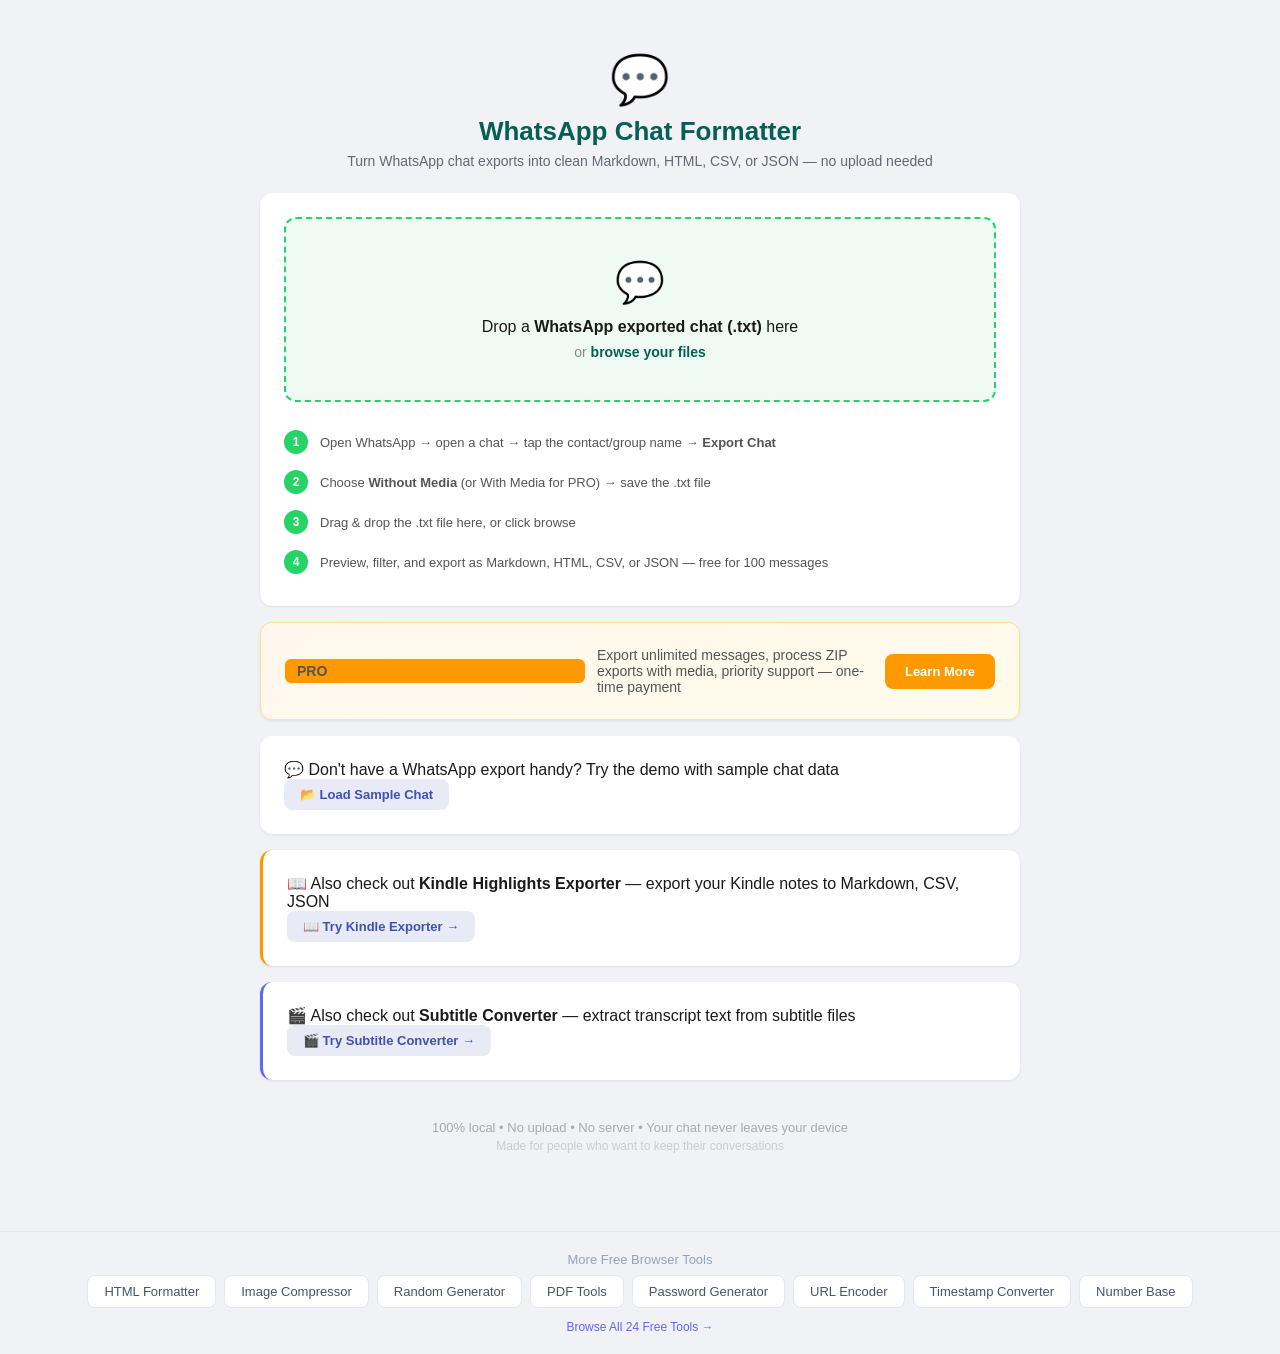
==== commit 258b8e4d: "feat: add cross-promo links" ====
--- a/index.html
+++ b/index.html
@@ -1,134 +1,135 @@
-<!DOCTYPE html>
-<html lang="en">
-<head>
-<meta charset="UTF-8">
-<meta name="viewport" content="width=device-width, initial-scale=1.0">
-<title>WhatsApp Chat Formatter - Export Chats to Markdown, HTML, CSV, JSON</title>
-<meta name="description" content="Format and export WhatsApp chat exports to clean Markdown, HTML, CSV, or JSON. 100% browser-based, no upload, no signup. Free for one chat export.">
-<meta name="keywords" content="WhatsApp chat export, WhatsApp to Markdown, WhatsApp to HTML, WhatsApp chat formatter, export WhatsApp chat, WhatsApp to CSV, WhatsApp to JSON, chat backup">
-<meta property="og:title" content="WhatsApp Chat Formatter - Export Chats to Markdown, HTML, CSV, JSON">
-<meta property="og:description" content="Format WhatsApp chat exports into clean Markdown, HTML, CSV, or JSON. 100% local browser tool.">
-<meta property="og:type" content="website">
-<meta property="og:url" content="https://xueboyang1985.github.io/whatsapp-chat-formatter/">
-<meta name="twitter:card" content="summary_large_image">
-<meta name="twitter:title" content="WhatsApp Chat Formatter - Export Chats">
-<meta name="twitter:description" content="Format WhatsApp chat exports into Markdown, HTML, CSV, JSON. 100% local.">
-<link rel="canonical" href="https://xueboyang1985.github.io/whatsapp-chat-formatter/">
-<link rel="stylesheet" href="style.css">
-</head>
-<body>
-<div class="container">
-  <div class="header">
-    <div class="logo">💬</div>
-    <h1>WhatsApp Chat Formatter</h1>
-    <p class="subtitle">Turn WhatsApp chat exports into clean Markdown, HTML, CSV, or JSON — no upload needed</p>
-  </div>
-
-  <!-- Upload -->
-  <div class="card upload-card" id="upload-card">
-    <div class="upload-zone" id="drop-zone">
-      <div class="upload-icon">💬</div>
-      <p class="upload-text">Drop a <strong>WhatsApp exported chat (.txt)</strong> here</p>
-      <p class="upload-hint">or <a href="#" id="click-upload">browse your files</a></p>
-      <input type="file" id="file-input" accept=".txt" hidden>
-    </div>
-    <div class="steps">
-      <div class="step"><span class="step-num">1</span><span>Open WhatsApp → open a chat → tap the contact/group name → <strong>Export Chat</strong></span></div>
-      <div class="step"><span class="step-num">2</span><span>Choose <strong>Without Media</strong> (or With Media for PRO) → save the .txt file</span></div>
-      <div class="step"><span class="step-num">3</span><span>Drag & drop the .txt file here, or click browse</span></div>
-      <div class="step"><span class="step-num">4</span><span>Preview, filter, and export as Markdown, HTML, CSV, or JSON — free for 100 messages</span></div>
-    </div>
-  </div>
-
-  <!-- Results -->
-  <div class="card results-card" id="results-card" style="display:none;">
-    <div class="results-header">
-      <h2 id="chat-name">WhatsApp Chat</h2>
-      <p id="msg-count">0 messages</p>
-      <div class="stats-grid" id="stats-grid"></div>
-      <div class="filter-bar" id="filter-bar">
-        <label>From:</label>
-        <input type="date" id="filter-start">
-        <label>To:</label>
-        <input type="date" id="filter-end">
-        <label>Sender:</label>
-        <select id="filter-sender"><option value="">All</option></select>
-        <button class="btn btn-export" id="btn-apply-filters">Apply</button>
-      </div>
-      <div class="sender-stats" id="sender-stats"></div>
-      <div class="results-actions">
-        <button class="btn btn-export" data-format="md">📝 Export as Markdown</button>
-        <button class="btn btn-export" data-format="html">🌐 Export as HTML</button>
-        <button class="btn btn-export" data-format="txt">📄 Export as TXT</button>
-        <button class="btn btn-export" data-format="csv">📊 Export as CSV</button>
-        <button class="btn btn-export" data-format="json">📦 Export as JSON</button>
-      </div>
-      <p class="free-hint" id="free-hint">Free exports include the first 100 messages. <a href="#" id="btn-show-pro">Upgrade to PRO</a> for unlimited messages + media ZIP support + priority support.</p>
-      <p style="margin-top:8px;"><a href="#" id="btn-new-file" style="color:#999;font-size:13px;text-decoration:none;">← Upload a different file</a></p>
-    </div>
-    <div class="entry-list" id="entry-list"></div>
-  </div>
-
-  <!-- PRO -->
-  <div class="card pro-card" id="pro-card">
-    <div class="pro-header">
-      <span class="pro-badge-large">PRO</span>
-      <span>Export unlimited messages, process ZIP exports with media, priority support — one-time payment</span>
-      <button class="btn btn-pro" id="btn-show-pro2">Learn More</button>
-    </div>
-  </div>
-
-  <!-- Sample -->
-  <div class="card example-card">
-    <p class="example-text">💬 Don't have a WhatsApp export handy? Try the demo with sample chat data</p>
-    <button class="btn btn-sample" id="load-sample">📂 Load Sample Chat</button>
-  </div>
-
-  <!-- Cross-promotion -->
-  <div class="card example-card" style="border-left:3px solid #ff9900;">
-    <p class="example-text">📖 Also check out <strong>Kindle Highlights Exporter</strong> — export your Kindle notes to Markdown, CSV, JSON</p>
-    <a href="https://xueboyang1985.github.io/kindle-exporter/" target="_blank" class="btn btn-sample" style="text-decoration:none;display:inline-block;">📖 Try Kindle Exporter →</a>
-  </div>
-  <div class="card example-card" style="border-left:3px solid #6366f1;">
-    <p class="example-text">🎬 Also check out <strong>Subtitle Converter</strong> — extract transcript text from subtitle files</p>
-    <a href="https://xueboyang1985.github.io/subtitle-converter/" target="_blank" class="btn btn-sample" style="text-decoration:none;display:inline-block;">🎬 Try Subtitle Converter →</a>
-  </div>
-
-  <div class="footer">
-    <p>100% local &bull; No upload &bull; No server &bull; Your chat never leaves your device</p>
-    <p class="footer-small">Made for people who want to keep their conversations</p>
-  </div>
-</div>
-
-<!-- PRO Modal -->
-<div class="modal-overlay" id="pro-modal" style="display:none;">
-  <div class="modal">
-    <button class="modal-close" id="modal-close">✕</button>
-    <h2>🔓 Upgrade to PRO</h2>
-    <table class="compare-table">
-      <tr><th>Feature</th><th>Free</th><th>PRO</th></tr>
-      <tr><td>Messages per export</td><td>100 messages</td><td>Unlimited</td></tr>
-      <tr><td>Export formats</td><td>Markdown, HTML, TXT, CSV, JSON</td><td>Markdown, HTML, TXT, CSV, JSON</td></tr>
-      <tr><td>ZIP export with media</td><td>—</td><td>✅ Parse WhatsApp ZIP exports</td></tr>
-      <tr><td>Date range & sender filters</td><td>✅</td><td>✅</td></tr>
-      <tr><td>Statistics dashboard</td><td>✅</td><td>✅</td></tr>
-      <tr><td>100% local (no upload)</td><td>✅</td><td>✅</td></tr>
-      <tr><td>Priority support</td><td>—</td><td>✅</td></tr>
-    </table>
-    <p class="pro-price">$9.99 <span class="pro-price-sub">this tool</span> · $19.99 <span class="pro-price-sub">bundle</span></p>
-    <p style="text-align:center;margin-bottom:12px;display:flex;gap:8px;justify-content:center;flex-wrap:wrap;"><a href="https://xuebo8.gumroad.com/l/oaeyoa" class="btn btn-pro" style="text-decoration:none;display:inline-block;" id="btn-buy-pro">Buy PRO $9.99</a>
-<a href="javascript:void(0)" class="btn btn-pro" style="text-decoration:none;display:inline-block;background:#059669;" id="btn-buy-bundle">Buy Bundle $19.99</a>
-</p>
-    <div class="license-row">
-      <input type="text" id="pro-key-input" placeholder="Enter PRO key (e.g. WHATSAPP-XXXX-XXXX-XXXX-XXXX)">
-      <button class="btn btn-pro" id="btn-activate">Activate</button>
-    </div>
-    <p class="pro-hint">Each key works on up to 3 devices · <a href="guide.html">User Guide & FAQ</a></p>
-  </div>
-</div>
-
-<script src="parser.js"></script>
-<script src="app.js"></script>
-<script src="https://gumroad.com/js/gumroad.js"></script>
-</body>
-</html>
+<!DOCTYPE html>
+<html lang="en">
+<head>
+<meta charset="UTF-8">
+<meta name="viewport" content="width=device-width, initial-scale=1.0">
+<title>WhatsApp Chat Formatter - Export Chats to Markdown, HTML, CSV, JSON</title>
+<meta name="description" content="Format and export WhatsApp chat exports to clean Markdown, HTML, CSV, or JSON. 100% browser-based, no upload, no signup. Free for one chat export.">
+<meta name="keywords" content="WhatsApp chat export, WhatsApp to Markdown, WhatsApp to HTML, WhatsApp chat formatter, export WhatsApp chat, WhatsApp to CSV, WhatsApp to JSON, chat backup">
+<meta property="og:title" content="WhatsApp Chat Formatter - Export Chats to Markdown, HTML, CSV, JSON">
+<meta property="og:description" content="Format WhatsApp chat exports into clean Markdown, HTML, CSV, or JSON. 100% local browser tool.">
+<meta property="og:type" content="website">
+<meta property="og:url" content="https://xueboyang1985.github.io/whatsapp-chat-formatter/">
+<meta name="twitter:card" content="summary_large_image">
+<meta name="twitter:title" content="WhatsApp Chat Formatter - Export Chats">
+<meta name="twitter:description" content="Format WhatsApp chat exports into Markdown, HTML, CSV, JSON. 100% local.">
+<link rel="canonical" href="https://xueboyang1985.github.io/whatsapp-chat-formatter/">
+<link rel="stylesheet" href="style.css">
+</head>
+<body>
+<div class="container">
+  <div class="header">
+    <div class="logo">💬</div>
+    <h1>WhatsApp Chat Formatter</h1>
+    <p class="subtitle">Turn WhatsApp chat exports into clean Markdown, HTML, CSV, or JSON — no upload needed</p>
+  </div>
+
+  <!-- Upload -->
+  <div class="card upload-card" id="upload-card">
+    <div class="upload-zone" id="drop-zone">
+      <div class="upload-icon">💬</div>
+      <p class="upload-text">Drop a <strong>WhatsApp exported chat (.txt)</strong> here</p>
+      <p class="upload-hint">or <a href="#" id="click-upload">browse your files</a></p>
+      <input type="file" id="file-input" accept=".txt" hidden>
+    </div>
+    <div class="steps">
+      <div class="step"><span class="step-num">1</span><span>Open WhatsApp → open a chat → tap the contact/group name → <strong>Export Chat</strong></span></div>
+      <div class="step"><span class="step-num">2</span><span>Choose <strong>Without Media</strong> (or With Media for PRO) → save the .txt file</span></div>
+      <div class="step"><span class="step-num">3</span><span>Drag & drop the .txt file here, or click browse</span></div>
+      <div class="step"><span class="step-num">4</span><span>Preview, filter, and export as Markdown, HTML, CSV, or JSON — free for 100 messages</span></div>
+    </div>
+  </div>
+
+  <!-- Results -->
+  <div class="card results-card" id="results-card" style="display:none;">
+    <div class="results-header">
+      <h2 id="chat-name">WhatsApp Chat</h2>
+      <p id="msg-count">0 messages</p>
+      <div class="stats-grid" id="stats-grid"></div>
+      <div class="filter-bar" id="filter-bar">
+        <label>From:</label>
+        <input type="date" id="filter-start">
+        <label>To:</label>
+        <input type="date" id="filter-end">
+        <label>Sender:</label>
+        <select id="filter-sender"><option value="">All</option></select>
+        <button class="btn btn-export" id="btn-apply-filters">Apply</button>
+      </div>
+      <div class="sender-stats" id="sender-stats"></div>
+      <div class="results-actions">
+        <button class="btn btn-export" data-format="md">📝 Export as Markdown</button>
+        <button class="btn btn-export" data-format="html">🌐 Export as HTML</button>
+        <button class="btn btn-export" data-format="txt">📄 Export as TXT</button>
+        <button class="btn btn-export" data-format="csv">📊 Export as CSV</button>
+        <button class="btn btn-export" data-format="json">📦 Export as JSON</button>
+      </div>
+      <p class="free-hint" id="free-hint">Free exports include the first 100 messages. <a href="#" id="btn-show-pro">Upgrade to PRO</a> for unlimited messages + media ZIP support + priority support.</p>
+      <p style="margin-top:8px;"><a href="#" id="btn-new-file" style="color:#999;font-size:13px;text-decoration:none;">← Upload a different file</a></p>
+    </div>
+    <div class="entry-list" id="entry-list"></div>
+  </div>
+
+  <!-- PRO -->
+  <div class="card pro-card" id="pro-card">
+    <div class="pro-header">
+      <span class="pro-badge-large">PRO</span>
+      <span>Export unlimited messages, process ZIP exports with media, priority support — one-time payment</span>
+      <button class="btn btn-pro" id="btn-show-pro2">Learn More</button>
+    </div>
+  </div>
+
+  <!-- Sample -->
+  <div class="card example-card">
+    <p class="example-text">💬 Don't have a WhatsApp export handy? Try the demo with sample chat data</p>
+    <button class="btn btn-sample" id="load-sample">📂 Load Sample Chat</button>
+  </div>
+
+  <!-- Cross-promotion -->
+  <div class="card example-card" style="border-left:3px solid #ff9900;">
+    <p class="example-text">📖 Also check out <strong>Kindle Highlights Exporter</strong> — export your Kindle notes to Markdown, CSV, JSON</p>
+    <a href="https://xueboyang1985.github.io/kindle-exporter/" target="_blank" class="btn btn-sample" style="text-decoration:none;display:inline-block;">📖 Try Kindle Exporter →</a>
+  </div>
+  <div class="card example-card" style="border-left:3px solid #6366f1;">
+    <p class="example-text">🎬 Also check out <strong>Subtitle Converter</strong> — extract transcript text from subtitle files</p>
+    <a href="https://xueboyang1985.github.io/subtitle-converter/" target="_blank" class="btn btn-sample" style="text-decoration:none;display:inline-block;">🎬 Try Subtitle Converter →</a>
+  </div>
+
+  <div class="footer">
+    <p>100% local &bull; No upload &bull; No server &bull; Your chat never leaves your device</p>
+    <p class="footer-small">Made for people who want to keep their conversations</p>
+  </div>
+</div>
+
+<!-- PRO Modal -->
+<div class="modal-overlay" id="pro-modal" style="display:none;">
+  <div class="modal">
+    <button class="modal-close" id="modal-close">✕</button>
+    <h2>🔓 Upgrade to PRO</h2>
+    <table class="compare-table">
+      <tr><th>Feature</th><th>Free</th><th>PRO</th></tr>
+      <tr><td>Messages per export</td><td>100 messages</td><td>Unlimited</td></tr>
+      <tr><td>Export formats</td><td>Markdown, HTML, TXT, CSV, JSON</td><td>Markdown, HTML, TXT, CSV, JSON</td></tr>
+      <tr><td>ZIP export with media</td><td>—</td><td>✅ Parse WhatsApp ZIP exports</td></tr>
+      <tr><td>Date range & sender filters</td><td>✅</td><td>✅</td></tr>
+      <tr><td>Statistics dashboard</td><td>✅</td><td>✅</td></tr>
+      <tr><td>100% local (no upload)</td><td>✅</td><td>✅</td></tr>
+      <tr><td>Priority support</td><td>—</td><td>✅</td></tr>
+    </table>
+    <p class="pro-price">$9.99 <span class="pro-price-sub">this tool</span> · $19.99 <span class="pro-price-sub">bundle</span></p>
+    <p style="text-align:center;margin-bottom:12px;display:flex;gap:8px;justify-content:center;flex-wrap:wrap;"><a href="https://xuebo8.gumroad.com/l/oaeyoa" class="btn btn-pro" style="text-decoration:none;display:inline-block;" id="btn-buy-pro">Buy PRO $9.99</a>
+<a href="javascript:void(0)" class="btn btn-pro" style="text-decoration:none;display:inline-block;background:#059669;" id="btn-buy-bundle">Buy Bundle $19.99</a>
+</p>
+    <div class="license-row">
+      <input type="text" id="pro-key-input" placeholder="Enter PRO key (e.g. WHATSAPP-XXXX-XXXX-XXXX-XXXX)">
+      <button class="btn btn-pro" id="btn-activate">Activate</button>
+    </div>
+    <p class="pro-hint">Each key works on up to 3 devices · <a href="guide.html">User Guide & FAQ</a></p>
+  </div>
+</div>
+
+<script src="parser.js"></script>
+<script src="app.js"></script>
+<script src="https://gumroad.com/js/gumroad.js"></script>
+<div class="cross-promo" style="text-align:center;padding:20px 0;border-top:1px solid #e2e8f0;margin-top:30px;"><p style="font-size:13px;color:#94a3b8;margin-bottom:8px;">More Free Browser Tools</p><div style="display:flex;flex-wrap:wrap;gap:8px;justify-content:center;"><a href="https://xueboyang1985.github.io/html-formatter/" style="background:white;border:1px solid #e2e8f0;border-radius:8px;padding:8px 16px;text-decoration:none;font-size:13px;color:#475569;">HTML Formatter</a><a href="https://xueboyang1985.github.io/image-compressor/" style="background:white;border:1px solid #e2e8f0;border-radius:8px;padding:8px 16px;text-decoration:none;font-size:13px;color:#475569;">Image Compressor</a><a href="https://xueboyang1985.github.io/random-generator/" style="background:white;border:1px solid #e2e8f0;border-radius:8px;padding:8px 16px;text-decoration:none;font-size:13px;color:#475569;">Random Generator</a><a href="https://xueboyang1985.github.io/pdf-tools/" style="background:white;border:1px solid #e2e8f0;border-radius:8px;padding:8px 16px;text-decoration:none;font-size:13px;color:#475569;">PDF Tools</a><a href="https://xueboyang1985.github.io/password-generator/" style="background:white;border:1px solid #e2e8f0;border-radius:8px;padding:8px 16px;text-decoration:none;font-size:13px;color:#475569;">Password Generator</a><a href="https://xueboyang1985.github.io/url-encoder/" style="background:white;border:1px solid #e2e8f0;border-radius:8px;padding:8px 16px;text-decoration:none;font-size:13px;color:#475569;">URL Encoder</a><a href="https://xueboyang1985.github.io/timestamp-converter/" style="background:white;border:1px solid #e2e8f0;border-radius:8px;padding:8px 16px;text-decoration:none;font-size:13px;color:#475569;">Timestamp Converter</a><a href="https://xueboyang1985.github.io/number-base/" style="background:white;border:1px solid #e2e8f0;border-radius:8px;padding:8px 16px;text-decoration:none;font-size:13px;color:#475569;">Number Base</a></div><p style="font-size:12px;color:#94a3b8;margin-top:12px;"><a href="https://xueboyang1985.github.io/free-browser-tools/" style="color:#6366f1;text-decoration:none;">Browse All 24 Free Tools &rarr;</a></p></div>
+</body>
+</html>
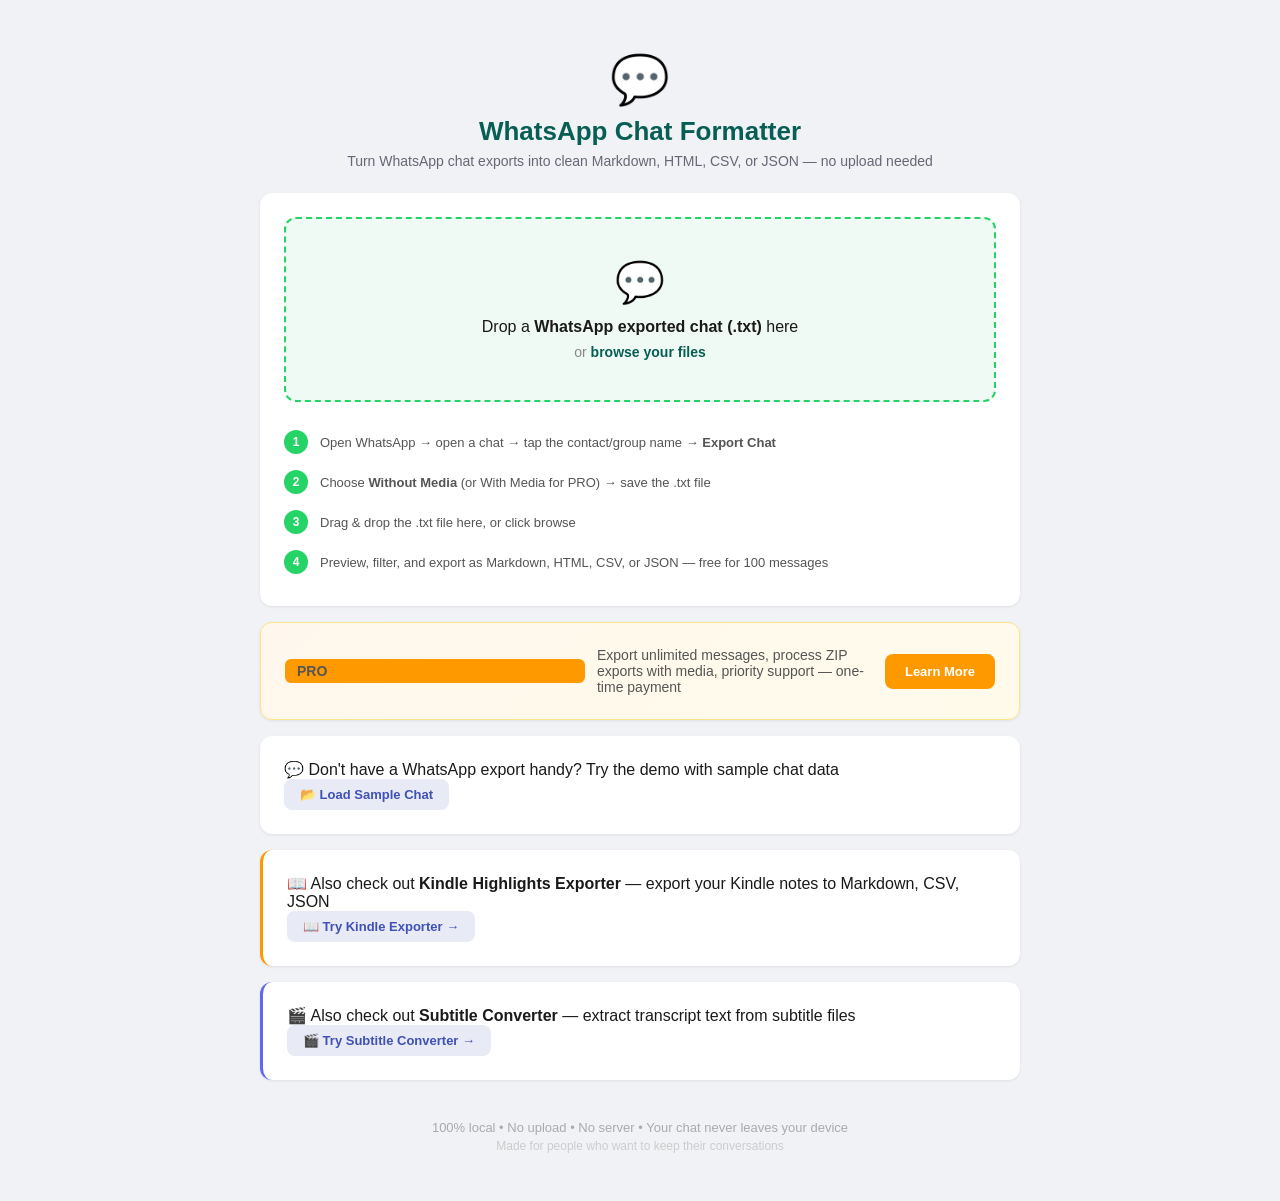
==== commit 7f5ff8c6: "fix: postMessage + localStorage try-catch + defer" ====
--- a/index.html
+++ b/index.html
@@ -1,135 +1,134 @@
-<!DOCTYPE html>
-<html lang="en">
-<head>
-<meta charset="UTF-8">
-<meta name="viewport" content="width=device-width, initial-scale=1.0">
-<title>WhatsApp Chat Formatter - Export Chats to Markdown, HTML, CSV, JSON</title>
-<meta name="description" content="Format and export WhatsApp chat exports to clean Markdown, HTML, CSV, or JSON. 100% browser-based, no upload, no signup. Free for one chat export.">
-<meta name="keywords" content="WhatsApp chat export, WhatsApp to Markdown, WhatsApp to HTML, WhatsApp chat formatter, export WhatsApp chat, WhatsApp to CSV, WhatsApp to JSON, chat backup">
-<meta property="og:title" content="WhatsApp Chat Formatter - Export Chats to Markdown, HTML, CSV, JSON">
-<meta property="og:description" content="Format WhatsApp chat exports into clean Markdown, HTML, CSV, or JSON. 100% local browser tool.">
-<meta property="og:type" content="website">
-<meta property="og:url" content="https://xueboyang1985.github.io/whatsapp-chat-formatter/">
-<meta name="twitter:card" content="summary_large_image">
-<meta name="twitter:title" content="WhatsApp Chat Formatter - Export Chats">
-<meta name="twitter:description" content="Format WhatsApp chat exports into Markdown, HTML, CSV, JSON. 100% local.">
-<link rel="canonical" href="https://xueboyang1985.github.io/whatsapp-chat-formatter/">
-<link rel="stylesheet" href="style.css">
-</head>
-<body>
-<div class="container">
-  <div class="header">
-    <div class="logo">💬</div>
-    <h1>WhatsApp Chat Formatter</h1>
-    <p class="subtitle">Turn WhatsApp chat exports into clean Markdown, HTML, CSV, or JSON — no upload needed</p>
-  </div>
-
-  <!-- Upload -->
-  <div class="card upload-card" id="upload-card">
-    <div class="upload-zone" id="drop-zone">
-      <div class="upload-icon">💬</div>
-      <p class="upload-text">Drop a <strong>WhatsApp exported chat (.txt)</strong> here</p>
-      <p class="upload-hint">or <a href="#" id="click-upload">browse your files</a></p>
-      <input type="file" id="file-input" accept=".txt" hidden>
-    </div>
-    <div class="steps">
-      <div class="step"><span class="step-num">1</span><span>Open WhatsApp → open a chat → tap the contact/group name → <strong>Export Chat</strong></span></div>
-      <div class="step"><span class="step-num">2</span><span>Choose <strong>Without Media</strong> (or With Media for PRO) → save the .txt file</span></div>
-      <div class="step"><span class="step-num">3</span><span>Drag & drop the .txt file here, or click browse</span></div>
-      <div class="step"><span class="step-num">4</span><span>Preview, filter, and export as Markdown, HTML, CSV, or JSON — free for 100 messages</span></div>
-    </div>
-  </div>
-
-  <!-- Results -->
-  <div class="card results-card" id="results-card" style="display:none;">
-    <div class="results-header">
-      <h2 id="chat-name">WhatsApp Chat</h2>
-      <p id="msg-count">0 messages</p>
-      <div class="stats-grid" id="stats-grid"></div>
-      <div class="filter-bar" id="filter-bar">
-        <label>From:</label>
-        <input type="date" id="filter-start">
-        <label>To:</label>
-        <input type="date" id="filter-end">
-        <label>Sender:</label>
-        <select id="filter-sender"><option value="">All</option></select>
-        <button class="btn btn-export" id="btn-apply-filters">Apply</button>
-      </div>
-      <div class="sender-stats" id="sender-stats"></div>
-      <div class="results-actions">
-        <button class="btn btn-export" data-format="md">📝 Export as Markdown</button>
-        <button class="btn btn-export" data-format="html">🌐 Export as HTML</button>
-        <button class="btn btn-export" data-format="txt">📄 Export as TXT</button>
-        <button class="btn btn-export" data-format="csv">📊 Export as CSV</button>
-        <button class="btn btn-export" data-format="json">📦 Export as JSON</button>
-      </div>
-      <p class="free-hint" id="free-hint">Free exports include the first 100 messages. <a href="#" id="btn-show-pro">Upgrade to PRO</a> for unlimited messages + media ZIP support + priority support.</p>
-      <p style="margin-top:8px;"><a href="#" id="btn-new-file" style="color:#999;font-size:13px;text-decoration:none;">← Upload a different file</a></p>
-    </div>
-    <div class="entry-list" id="entry-list"></div>
-  </div>
-
-  <!-- PRO -->
-  <div class="card pro-card" id="pro-card">
-    <div class="pro-header">
-      <span class="pro-badge-large">PRO</span>
-      <span>Export unlimited messages, process ZIP exports with media, priority support — one-time payment</span>
-      <button class="btn btn-pro" id="btn-show-pro2">Learn More</button>
-    </div>
-  </div>
-
-  <!-- Sample -->
-  <div class="card example-card">
-    <p class="example-text">💬 Don't have a WhatsApp export handy? Try the demo with sample chat data</p>
-    <button class="btn btn-sample" id="load-sample">📂 Load Sample Chat</button>
-  </div>
-
-  <!-- Cross-promotion -->
-  <div class="card example-card" style="border-left:3px solid #ff9900;">
-    <p class="example-text">📖 Also check out <strong>Kindle Highlights Exporter</strong> — export your Kindle notes to Markdown, CSV, JSON</p>
-    <a href="https://xueboyang1985.github.io/kindle-exporter/" target="_blank" class="btn btn-sample" style="text-decoration:none;display:inline-block;">📖 Try Kindle Exporter →</a>
-  </div>
-  <div class="card example-card" style="border-left:3px solid #6366f1;">
-    <p class="example-text">🎬 Also check out <strong>Subtitle Converter</strong> — extract transcript text from subtitle files</p>
-    <a href="https://xueboyang1985.github.io/subtitle-converter/" target="_blank" class="btn btn-sample" style="text-decoration:none;display:inline-block;">🎬 Try Subtitle Converter →</a>
-  </div>
-
-  <div class="footer">
-    <p>100% local &bull; No upload &bull; No server &bull; Your chat never leaves your device</p>
-    <p class="footer-small">Made for people who want to keep their conversations</p>
-  </div>
-</div>
-
-<!-- PRO Modal -->
-<div class="modal-overlay" id="pro-modal" style="display:none;">
-  <div class="modal">
-    <button class="modal-close" id="modal-close">✕</button>
-    <h2>🔓 Upgrade to PRO</h2>
-    <table class="compare-table">
-      <tr><th>Feature</th><th>Free</th><th>PRO</th></tr>
-      <tr><td>Messages per export</td><td>100 messages</td><td>Unlimited</td></tr>
-      <tr><td>Export formats</td><td>Markdown, HTML, TXT, CSV, JSON</td><td>Markdown, HTML, TXT, CSV, JSON</td></tr>
-      <tr><td>ZIP export with media</td><td>—</td><td>✅ Parse WhatsApp ZIP exports</td></tr>
-      <tr><td>Date range & sender filters</td><td>✅</td><td>✅</td></tr>
-      <tr><td>Statistics dashboard</td><td>✅</td><td>✅</td></tr>
-      <tr><td>100% local (no upload)</td><td>✅</td><td>✅</td></tr>
-      <tr><td>Priority support</td><td>—</td><td>✅</td></tr>
-    </table>
-    <p class="pro-price">$9.99 <span class="pro-price-sub">this tool</span> · $19.99 <span class="pro-price-sub">bundle</span></p>
-    <p style="text-align:center;margin-bottom:12px;display:flex;gap:8px;justify-content:center;flex-wrap:wrap;"><a href="https://xuebo8.gumroad.com/l/oaeyoa" class="btn btn-pro" style="text-decoration:none;display:inline-block;" id="btn-buy-pro">Buy PRO $9.99</a>
-<a href="javascript:void(0)" class="btn btn-pro" style="text-decoration:none;display:inline-block;background:#059669;" id="btn-buy-bundle">Buy Bundle $19.99</a>
-</p>
-    <div class="license-row">
-      <input type="text" id="pro-key-input" placeholder="Enter PRO key (e.g. WHATSAPP-XXXX-XXXX-XXXX-XXXX)">
-      <button class="btn btn-pro" id="btn-activate">Activate</button>
-    </div>
-    <p class="pro-hint">Each key works on up to 3 devices · <a href="guide.html">User Guide & FAQ</a></p>
-  </div>
-</div>
-
-<script src="parser.js"></script>
-<script src="app.js"></script>
-<script src="https://gumroad.com/js/gumroad.js"></script>
-<div class="cross-promo" style="text-align:center;padding:20px 0;border-top:1px solid #e2e8f0;margin-top:30px;"><p style="font-size:13px;color:#94a3b8;margin-bottom:8px;">More Free Browser Tools</p><div style="display:flex;flex-wrap:wrap;gap:8px;justify-content:center;"><a href="https://xueboyang1985.github.io/html-formatter/" style="background:white;border:1px solid #e2e8f0;border-radius:8px;padding:8px 16px;text-decoration:none;font-size:13px;color:#475569;">HTML Formatter</a><a href="https://xueboyang1985.github.io/image-compressor/" style="background:white;border:1px solid #e2e8f0;border-radius:8px;padding:8px 16px;text-decoration:none;font-size:13px;color:#475569;">Image Compressor</a><a href="https://xueboyang1985.github.io/random-generator/" style="background:white;border:1px solid #e2e8f0;border-radius:8px;padding:8px 16px;text-decoration:none;font-size:13px;color:#475569;">Random Generator</a><a href="https://xueboyang1985.github.io/pdf-tools/" style="background:white;border:1px solid #e2e8f0;border-radius:8px;padding:8px 16px;text-decoration:none;font-size:13px;color:#475569;">PDF Tools</a><a href="https://xueboyang1985.github.io/password-generator/" style="background:white;border:1px solid #e2e8f0;border-radius:8px;padding:8px 16px;text-decoration:none;font-size:13px;color:#475569;">Password Generator</a><a href="https://xueboyang1985.github.io/url-encoder/" style="background:white;border:1px solid #e2e8f0;border-radius:8px;padding:8px 16px;text-decoration:none;font-size:13px;color:#475569;">URL Encoder</a><a href="https://xueboyang1985.github.io/timestamp-converter/" style="background:white;border:1px solid #e2e8f0;border-radius:8px;padding:8px 16px;text-decoration:none;font-size:13px;color:#475569;">Timestamp Converter</a><a href="https://xueboyang1985.github.io/number-base/" style="background:white;border:1px solid #e2e8f0;border-radius:8px;padding:8px 16px;text-decoration:none;font-size:13px;color:#475569;">Number Base</a></div><p style="font-size:12px;color:#94a3b8;margin-top:12px;"><a href="https://xueboyang1985.github.io/free-browser-tools/" style="color:#6366f1;text-decoration:none;">Browse All 24 Free Tools &rarr;</a></p></div>
-</body>
-</html>
+<!DOCTYPE html>
+<html lang="en">
+<head>
+<meta charset="UTF-8">
+<meta name="viewport" content="width=device-width, initial-scale=1.0">
+<title>WhatsApp Chat Formatter - Export Chats to Markdown, HTML, CSV, JSON</title>
+<meta name="description" content="Format and export WhatsApp chat exports to clean Markdown, HTML, CSV, or JSON. 100% browser-based, no upload, no signup. Free for one chat export.">
+<meta name="keywords" content="WhatsApp chat export, WhatsApp to Markdown, WhatsApp to HTML, WhatsApp chat formatter, export WhatsApp chat, WhatsApp to CSV, WhatsApp to JSON, chat backup">
+<meta property="og:title" content="WhatsApp Chat Formatter - Export Chats to Markdown, HTML, CSV, JSON">
+<meta property="og:description" content="Format WhatsApp chat exports into clean Markdown, HTML, CSV, or JSON. 100% local browser tool.">
+<meta property="og:type" content="website">
+<meta property="og:url" content="https://xueboyang1985.github.io/whatsapp-chat-formatter/">
+<meta name="twitter:card" content="summary_large_image">
+<meta name="twitter:title" content="WhatsApp Chat Formatter - Export Chats">
+<meta name="twitter:description" content="Format WhatsApp chat exports into Markdown, HTML, CSV, JSON. 100% local.">
+<link rel="canonical" href="https://xueboyang1985.github.io/whatsapp-chat-formatter/">
+<link rel="stylesheet" href="style.css">
+</head>
+<body>
+<div class="container">
+  <div class="header">
+    <div class="logo">💬</div>
+    <h1>WhatsApp Chat Formatter</h1>
+    <p class="subtitle">Turn WhatsApp chat exports into clean Markdown, HTML, CSV, or JSON — no upload needed</p>
+  </div>
+
+  <!-- Upload -->
+  <div class="card upload-card" id="upload-card">
+    <div class="upload-zone" id="drop-zone">
+      <div class="upload-icon">💬</div>
+      <p class="upload-text">Drop a <strong>WhatsApp exported chat (.txt)</strong> here</p>
+      <p class="upload-hint">or <a href="#" id="click-upload">browse your files</a></p>
+      <input type="file" id="file-input" accept=".txt" hidden>
+    </div>
+    <div class="steps">
+      <div class="step"><span class="step-num">1</span><span>Open WhatsApp → open a chat → tap the contact/group name → <strong>Export Chat</strong></span></div>
+      <div class="step"><span class="step-num">2</span><span>Choose <strong>Without Media</strong> (or With Media for PRO) → save the .txt file</span></div>
+      <div class="step"><span class="step-num">3</span><span>Drag & drop the .txt file here, or click browse</span></div>
+      <div class="step"><span class="step-num">4</span><span>Preview, filter, and export as Markdown, HTML, CSV, or JSON — free for 100 messages</span></div>
+    </div>
+  </div>
+
+  <!-- Results -->
+  <div class="card results-card" id="results-card" style="display:none;">
+    <div class="results-header">
+      <h2 id="chat-name">WhatsApp Chat</h2>
+      <p id="msg-count">0 messages</p>
+      <div class="stats-grid" id="stats-grid"></div>
+      <div class="filter-bar" id="filter-bar">
+        <label>From:</label>
+        <input type="date" id="filter-start">
+        <label>To:</label>
+        <input type="date" id="filter-end">
+        <label>Sender:</label>
+        <select id="filter-sender"><option value="">All</option></select>
+        <button class="btn btn-export" id="btn-apply-filters">Apply</button>
+      </div>
+      <div class="sender-stats" id="sender-stats"></div>
+      <div class="results-actions">
+        <button class="btn btn-export" data-format="md">📝 Export as Markdown</button>
+        <button class="btn btn-export" data-format="html">🌐 Export as HTML</button>
+        <button class="btn btn-export" data-format="txt">📄 Export as TXT</button>
+        <button class="btn btn-export" data-format="csv">📊 Export as CSV</button>
+        <button class="btn btn-export" data-format="json">📦 Export as JSON</button>
+      </div>
+      <p class="free-hint" id="free-hint">Free exports include the first 100 messages. <a href="#" id="btn-show-pro">Upgrade to PRO</a> for unlimited messages + media ZIP support + priority support.</p>
+      <p style="margin-top:8px;"><a href="#" id="btn-new-file" style="color:#999;font-size:13px;text-decoration:none;">← Upload a different file</a></p>
+    </div>
+    <div class="entry-list" id="entry-list"></div>
+  </div>
+
+  <!-- PRO -->
+  <div class="card pro-card" id="pro-card">
+    <div class="pro-header">
+      <span class="pro-badge-large">PRO</span>
+      <span>Export unlimited messages, process ZIP exports with media, priority support — one-time payment</span>
+      <button class="btn btn-pro" id="btn-show-pro2">Learn More</button>
+    </div>
+  </div>
+
+  <!-- Sample -->
+  <div class="card example-card">
+    <p class="example-text">💬 Don't have a WhatsApp export handy? Try the demo with sample chat data</p>
+    <button class="btn btn-sample" id="load-sample">📂 Load Sample Chat</button>
+  </div>
+
+  <!-- Cross-promotion -->
+  <div class="card example-card" style="border-left:3px solid #ff9900;">
+    <p class="example-text">📖 Also check out <strong>Kindle Highlights Exporter</strong> — export your Kindle notes to Markdown, CSV, JSON</p>
+    <a href="https://xueboyang1985.github.io/kindle-exporter/" target="_blank" class="btn btn-sample" style="text-decoration:none;display:inline-block;">📖 Try Kindle Exporter →</a>
+  </div>
+  <div class="card example-card" style="border-left:3px solid #6366f1;">
+    <p class="example-text">🎬 Also check out <strong>Subtitle Converter</strong> — extract transcript text from subtitle files</p>
+    <a href="https://xueboyang1985.github.io/subtitle-converter/" target="_blank" class="btn btn-sample" style="text-decoration:none;display:inline-block;">🎬 Try Subtitle Converter →</a>
+  </div>
+
+  <div class="footer">
+    <p>100% local &bull; No upload &bull; No server &bull; Your chat never leaves your device</p>
+    <p class="footer-small">Made for people who want to keep their conversations</p>
+  </div>
+</div>
+
+<!-- PRO Modal -->
+<div class="modal-overlay" id="pro-modal" style="display:none;">
+  <div class="modal">
+    <button class="modal-close" id="modal-close">✕</button>
+    <h2>🔓 Upgrade to PRO</h2>
+    <table class="compare-table">
+      <tr><th>Feature</th><th>Free</th><th>PRO</th></tr>
+      <tr><td>Messages per export</td><td>100 messages</td><td>Unlimited</td></tr>
+      <tr><td>Export formats</td><td>Markdown, HTML, TXT, CSV, JSON</td><td>Markdown, HTML, TXT, CSV, JSON</td></tr>
+      <tr><td>ZIP export with media</td><td>—</td><td>✅ Parse WhatsApp ZIP exports</td></tr>
+      <tr><td>Date range & sender filters</td><td>✅</td><td>✅</td></tr>
+      <tr><td>Statistics dashboard</td><td>✅</td><td>✅</td></tr>
+      <tr><td>100% local (no upload)</td><td>✅</td><td>✅</td></tr>
+      <tr><td>Priority support</td><td>—</td><td>✅</td></tr>
+    </table>
+    <p class="pro-price">$9.99 <span class="pro-price-sub">this tool</span> · $19.99 <span class="pro-price-sub">bundle</span></p>
+    <p style="text-align:center;margin-bottom:12px;display:flex;gap:8px;justify-content:center;flex-wrap:wrap;"><a href="https://xuebo8.gumroad.com/l/oaeyoa" class="btn btn-pro" style="text-decoration:none;display:inline-block;" id="btn-buy-pro">Buy PRO $9.99</a>
+<a href="javascript:void(0)" class="btn btn-pro" style="text-decoration:none;display:inline-block;background:#059669;" id="btn-buy-bundle">Buy Bundle $19.99</a>
+</p>
+    <div class="license-row">
+      <input type="text" id="pro-key-input" placeholder="Enter PRO key (e.g. WHATSAPP-XXXX-XXXX-XXXX-XXXX)">
+      <button class="btn btn-pro" id="btn-activate">Activate</button>
+    </div>
+    <p class="pro-hint">Each key works on up to 3 devices · <a href="guide.html">User Guide & FAQ</a></p>
+  </div>
+</div>
+
+<script src="parser.js"></script>
+<script src="app.js"></script>
+<script defer src="https://gumroad.com/js/gumroad.js"></script>
+</body>
+</html>
